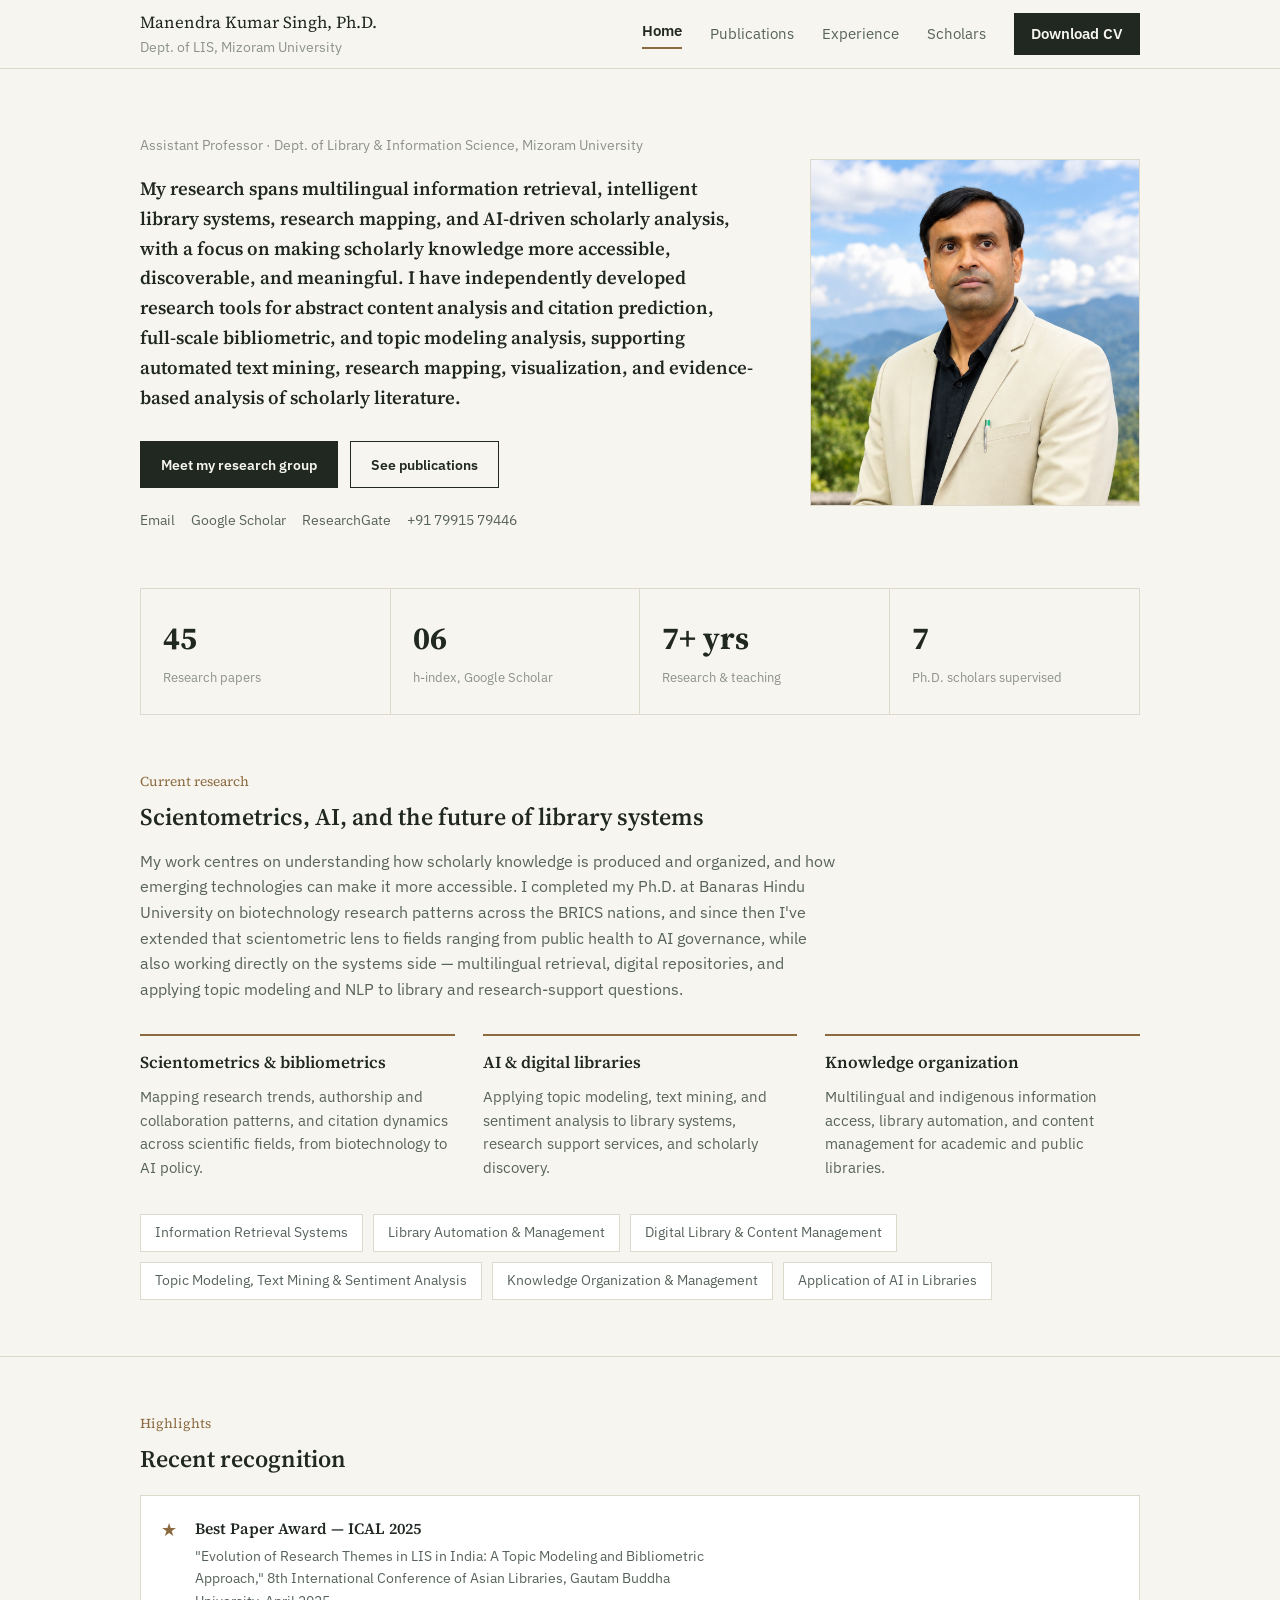
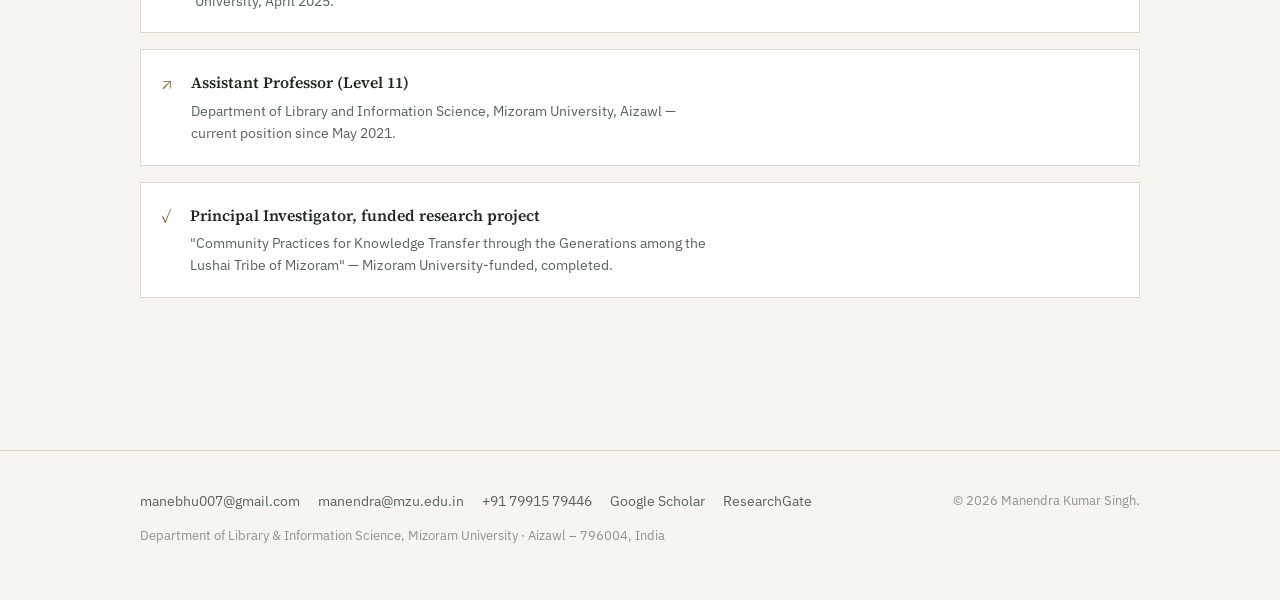
==== index.html @ 42d6d503 "Update index.html" ====
<!DOCTYPE html>
<html lang="en">
<head>
<meta charset="UTF-8">
<meta name="viewport" content="width=device-width, initial-scale=1.0">
<title>Manendra Kumar Singh, Ph.D — Assistant Professor, DLIS, Mizoram University</title>
<meta name="description" content="Manendra Kumar Singh — Assistant Professor, Department of Library and Information Science, Mizoram University. Scientometrics, AI in libraries, and knowledge organization.">
<link rel="preconnect" href="https://fonts.googleapis.com">
<link rel="preconnect" href="https://fonts.gstatic.com" crossorigin>
<link href="https://fonts.googleapis.com/css2?family=Source+Serif+4:opsz,wght@8..60,400;8..60,600;8..60,700&family=IBM+Plex+Sans:wght@400;500;600&display=swap" rel="stylesheet">
<link rel="stylesheet" href="style.css">
</head>
<body data-page="home">

<div id="site-nav" class="site-nav"></div>

<main>
  <section class="hero">
    <div class="wrap hero-grid">
      <div>
        <p class="hero-eyebrow">Assistant Professor · Dept. of Library &amp; Information Science, Mizoram University</p>
        <p class="lede">
          <h3> My research spans multilingual 
            information retrieval, intelligent library systems, research mapping, and AI-driven scholarly analysis,
            with a focus on making scholarly knowledge more accessible, discoverable, and meaningful. I have independently developed 
            research tools for abstract content analysis and citation prediction, full-scale bibliometric, and topic modeling analysis, 
            supporting automated text mining, research mapping, visualization, and evidence-based analysis of scholarly literature. 
            </h3>
        </p>
        <div class="hero-actions">
          <a class="btn btn-solid" href="scholars.html">Meet my research group</a>
          <a class="btn btn-outline" href="publications.html">See publications</a>
        </div>
        <div class="icon-row">
          <a href="mailto:manebhu007@gmail.com">Email</a>
          <a href="https://scholar.google.com/citations?user=_sbBBhIAAAAJ&hl=en" target="_blank" rel="noopener">Google Scholar</a>
          <a href="https://www.researchgate.net/profile/Manendra-Singh-5/research" target="_blank" rel="noopener">ResearchGate</a>
          <a href="tel:+917991579446">+91 79915 79446</a>
        </div>
      </div>
      <img class="hero-photo" src="assets/professor-photo.jpeg" alt="Portrait of Manendra Kumar Singh">
    </div>

    <div class="wrap">
      <div class="stat-strip">
        <div class="stat"><b>45</b><span>Research papers</span></div>
        <div class="stat"><b>06</b><span>h-index, Google Scholar</span></div>
        <div class="stat"><b>7+ yrs</b><span>Research &amp; teaching</span></div>
        <div class="stat"><b>7</b><span>Ph.D. scholars supervised</span></div>
      </div>
    </div>
  </section>

  <section>
    <div class="wrap">
      <p class="section-label">Current research</p>
      <h2>Scientometrics, AI, and the future of library systems</h2>
      <p style="max-width:70ch;">
        My work centres on understanding how scholarly knowledge is produced and organized, and
        how emerging technologies can make it more accessible. I completed my Ph.D. at Banaras
        Hindu University on biotechnology research patterns across the BRICS nations, and since
        then I've extended that scientometric lens to fields ranging from public health to AI
        governance, while also working directly on the systems side — multilingual retrieval,
        digital repositories, and applying topic modeling and NLP to library and research-support
        questions.
      </p>

      <div class="research-grid">
        <div class="research-card">
          <h3>Scientometrics &amp; bibliometrics</h3>
          <p>Mapping research trends, authorship and collaboration patterns, and citation dynamics across scientific fields, from biotechnology to AI policy.</p>
        </div>
        <div class="research-card">
          <h3>AI &amp; digital libraries</h3>
          <p>Applying topic modeling, text mining, and sentiment analysis to library systems, research support services, and scholarly discovery.</p>
        </div>
        <div class="research-card">
          <h3>Knowledge organization</h3>
          <p>Multilingual and indigenous information access, library automation, and content management for academic and public libraries.</p>
        </div>
      </div>

      <ul class="pill-list">
        <li>Information Retrieval Systems</li>
        <li>Library Automation &amp; Management</li>
        <li>Digital Library &amp; Content Management</li>
        <li>Topic Modeling, Text Mining &amp; Sentiment Analysis</li>
        <li>Knowledge Organization &amp; Management</li>
        <li>Application of AI in Libraries</li>
      </ul>
    </div>
  </section>

  <section>
    <div class="wrap">
      <p class="section-label">Highlights</p>
      <h2>Recent recognition</h2>

      <div class="highlight-card">
        <span class="mark">★</span>
        <div>
          <h4>Best Paper Award — ICAL 2025</h4>
          <p>"Evolution of Research Themes in LIS in India: A Topic Modeling and Bibliometric Approach," 8th International Conference of Asian Libraries, Gautam Buddha University, April 2025.</p>
        </div>
      </div>
      <div class="highlight-card">
        <span class="mark">↗</span>
        <div>
          <h4>Assistant Professor (Level 11)</h4>
          <p>Department of Library and Information Science, Mizoram University, Aizawl — current position since May 2021.</p>
        </div>
      </div>
      <div class="highlight-card">
        <span class="mark">✓</span>
        <div>
          <h4>Principal Investigator, funded research project</h4>
          <p>"Community Practices for Knowledge Transfer through the Generations among the Lushai Tribe of Mizoram" — Mizoram University-funded, completed.</p>
        </div>
      </div>
    </div>
  </section>
</main>

<footer id="site-footer" class="site-foot"></footer>

<script src="script.js"></script>
</body>
</html>
---- style.css ----
/* ---------------------------------------------------
   Dr. Manendra Kumar Singh — multi-page academic site
   Tokens (carried over from the CV site for brand continuity)
--------------------------------------------------- */
:root{
  --bg:        #F7F5F0;
  --surface:   #FFFFFF;
  --ink:       #202821;
  --ink-soft:  #57635A;
  --ink-faint: #8C9389;
  --accent:    #8C6A3F;
  --accent-ink:#6E5230;
  --pine:      #2F5D52;
  --pine-soft: #E7EEEB;
  --line:      #DEDACB;
  --line-soft: #EAE6D9;

  --serif: "Source Serif 4", Georgia, "Times New Roman", serif;
  --sans:  "IBM Plex Sans", -apple-system, BlinkMacSystemFont, "Segoe UI", sans-serif;

  --page-max: 1080px;
}

*{ box-sizing:border-box; }
html{ scroll-behavior:smooth; }
@media (prefers-reduced-motion: reduce){
  html{ scroll-behavior:auto; }
  *{ animation-duration:.01ms !important; transition-duration:.01ms !important; }
}

body{
  margin:0;
  background:var(--bg);
  color:var(--ink);
  font-family:var(--sans);
  font-size:16px;
  line-height:1.6;
  -webkit-font-smoothing:antialiased;
}

a{ color:var(--pine); text-decoration-thickness:1px; text-underline-offset:3px; }
a:hover{ color:var(--accent-ink); }
a:focus-visible, button:focus-visible, summary:focus-visible{
  outline:2px solid var(--pine);
  outline-offset:3px;
}

h1,h2,h3,h4{ font-family:var(--serif); font-weight:600; color:var(--ink); margin:0 0 .5em; }
p{ margin:0 0 1em; color:var(--ink-soft); max-width:66ch; }
ul{ margin:0; padding:0; }
li{ list-style:none; }

.wrap{ max-width:var(--page-max); margin:0 auto; padding:0 40px; }

/* ---------------------------------------------------
   Navbar
--------------------------------------------------- */
.site-nav{
  position:sticky;
  top:0;
  z-index:50;
  background:rgba(247,245,240,.92);
  backdrop-filter:blur(6px);
  border-bottom:1px solid var(--line);
}
.nav-inner{
  max-width:var(--page-max);
  margin:0 auto;
  padding:0 40px;
  display:flex;
  align-items:center;
  justify-content:space-between;
  height:68px;
}
.nav-brand{
  font-family:var(--serif);
  font-size:1.05rem;
  color:var(--ink);
  text-decoration:none;
}
.nav-brand span{ color:var(--ink-faint); font-size:.85rem; display:block; font-family:var(--sans); }
.nav-links{ display:flex; align-items:center; gap:28px; }
.nav-links a{
  font-size:.92rem;
  color:var(--ink-soft);
  text-decoration:none;
}
.nav-links a:hover{ color:var(--ink); }
.nav-links a.current{ color:var(--ink); font-weight:600; border-bottom:2px solid var(--accent); padding-bottom:4px; }
.nav-cv{
  padding:8px 16px;
  background:var(--ink);
  color:var(--bg) !important;
  font-size:.85rem;
  font-weight:600;
  text-decoration:none !important;
  border:1px solid var(--ink);
}
.nav-cv:hover{ background:var(--pine); border-color:var(--pine); }

.nav-toggle{ display:none; background:none; border:1px solid var(--line); padding:8px 10px; font-size:1rem; cursor:pointer; color:var(--ink); }

@media (max-width:820px){
  .nav-inner{ padding:0 20px; }
  .nav-links{
    position:absolute;
    top:68px; left:0; right:0;
    background:var(--bg);
    border-bottom:1px solid var(--line);
    flex-direction:column;
    align-items:flex-start;
    gap:0;
    padding:8px 20px 16px;
    display:none;
  }
  .nav-links.open{ display:flex; }
  .nav-links a{ width:100%; padding:12px 0; border-bottom:1px solid var(--line-soft); }
  .nav-links a.current{ border-bottom:1px solid var(--line-soft); }
  .nav-cv{ margin-top:8px; }
  .nav-toggle{ display:block; }
}

/* ---------------------------------------------------
   Page header (per-page title band)
--------------------------------------------------- */
.page-head{ padding:56px 0 40px; border-bottom:1px solid var(--line); }
.page-kicker{ font-family:var(--serif); font-style:italic; color:var(--ink-faint); margin-bottom:8px; }
.page-head h1{ font-size:2.1rem; max-width:24ch; }
.page-head .lede{ font-size:1.02rem; max-width:60ch; }

main{ padding-bottom:96px; }
section{ padding:56px 0; border-bottom:1px solid var(--line); }
section:last-of-type{ border-bottom:none; }
.section-label{
  font-family:var(--serif);
  font-size:.85rem;
  color:var(--accent);
  margin-bottom:6px;
}
section > h2{ font-size:1.5rem; margin-bottom:28px; }

/* ---------------------------------------------------
   Hero (home page)
--------------------------------------------------- */
.hero{ padding:64px 0 0; border-bottom:none; }
.hero-grid{ display:grid; grid-template-columns:1.3fr .7fr; gap:56px; align-items:center; }
.hero-eyebrow{ font-size:.9rem; color:var(--ink-faint); margin-bottom:14px; }
.hero h1{ font-size:2.9rem; line-height:1.12; max-width:15ch; margin-bottom:20px; }
.hero .lede{ font-size:1.1rem; max-width:56ch; }
.hero-actions{ display:flex; gap:12px; margin-top:28px; flex-wrap:wrap; }
.btn{
  display:inline-block;
  padding:11px 20px;
  font-size:.9rem;
  font-weight:600;
  text-decoration:none !important;
  border:1px solid var(--ink);
}
.btn-solid{ background:var(--ink); color:var(--bg) !important; }
.btn-solid:hover{ background:var(--pine); border-color:var(--pine); }
.btn-outline{ background:transparent; color:var(--ink) !important; }
.btn-outline:hover{ border-color:var(--pine); color:var(--pine) !important; }

.hero-photo{
  width:100%;
  aspect-ratio:1/1.05;
  object-fit:cover;
  object-position:top center;
  border:1px solid var(--line);
  background:var(--surface);
}

.icon-row{ display:flex; gap:16px; margin-top:22px; flex-wrap:wrap; }
.icon-row a{ font-size:.85rem; color:var(--ink-soft); text-decoration:none; }
.icon-row a:hover{ color:var(--pine); }

/* ---- Stat strip ---- */
.stat-strip{
  display:grid;
  grid-template-columns:repeat(4,1fr);
  border:1px solid var(--line);
  margin-top:56px;
}
.stat-strip .stat{
  padding:24px 22px;
  border-right:1px solid var(--line);
}
.stat-strip .stat:last-child{ border-right:none; }
.stat-strip b{ display:block; font-family:var(--serif); font-size:2rem; }
.stat-strip span{ font-size:.8rem; color:var(--ink-faint); }

/* ---- Research narrative blocks ---- */
.research-grid{ display:grid; grid-template-columns:repeat(3,1fr); gap:28px; margin-top:32px; }
.research-card{ border-top:2px solid var(--accent); padding-top:14px; }
.research-card h3{ font-size:1.05rem; margin-bottom:8px; }
.research-card p{ font-size:.92rem; }

.pill-list{ display:flex; flex-wrap:wrap; gap:10px; margin-top:20px; }
.pill-list li{ font-size:.85rem; padding:7px 14px; border:1px solid var(--line); color:var(--ink-soft); background:var(--surface); }

/* ---- Highlights strip ---- */
.highlight-card{
  display:flex;
  gap:18px;
  align-items:flex-start;
  padding:20px;
  background:var(--surface);
  border:1px solid var(--line);
  margin-top:16px;
}
.highlight-card .mark{ font-family:var(--serif); color:var(--accent); font-size:1.1rem; }
.highlight-card h4{ font-size:.98rem; margin-bottom:4px; }
.highlight-card p{ font-size:.88rem; margin:0; }

/* ---------------------------------------------------
   Publications page
--------------------------------------------------- */
.pub-cat-block{ margin-bottom:44px; }
.pub-cat-head{ display:flex; align-items:baseline; justify-content:space-between; border-bottom:1px solid var(--line); padding-bottom:10px; margin-bottom:20px; }
.pub-cat-head h2{ font-size:1.2rem; margin:0; }
.pub-cat-head .count{ font-size:.8rem; color:var(--ink-faint); }

.pub-card{ padding:16px 0; border-bottom:1px solid var(--line-soft); }
.pub-card:last-child{ border-bottom:none; }
.pub-kicker{ font-size:.75rem; color:var(--ink-faint); text-transform:uppercase; letter-spacing:.04em; margin-bottom:4px; }
.pub-title{ font-family:var(--serif); font-size:1.02rem; margin-bottom:4px; }
.pub-title a{ color:var(--ink); }
.pub-title a:hover{ color:var(--pine); }
.pub-meta{ font-size:.86rem; color:var(--ink-soft); margin:0; }
.pub-meta b{ color:var(--ink); }

details.pub-toggle{ margin-top:8px; }
details.pub-toggle summary{
  cursor:pointer; list-style:none; display:flex; align-items:center; gap:8px;
  font-size:.88rem; color:var(--pine); font-weight:600;
}
details.pub-toggle summary::-webkit-details-marker{ display:none; }
details.pub-toggle summary::after{ content:"Show all →"; }
details.pub-toggle[open] summary::after{ content:"Show fewer ↑"; }

/* ---------------------------------------------------
   Timeline (experience page)
--------------------------------------------------- */
.timeline{ border-left:1px solid var(--line); margin-top:8px; }
.timeline li{ position:relative; padding:2px 0 30px 30px; }
.timeline li::before{
  content:""; position:absolute; left:-6px; top:6px; width:10px; height:10px;
  background:var(--bg); border:2px solid var(--accent); border-radius:50%;
}
.tl-year{ font-family:var(--serif); font-size:.86rem; color:var(--accent-ink); display:block; margin-bottom:2px; }
.tl-title{ font-weight:600; margin-bottom:2px; }
.tl-detail{ font-size:.92rem; color:var(--ink-soft); max-width:62ch; }

.numbered-list{ counter-reset:item; }
.numbered-list li{
  counter-increment:item; position:relative; padding:0 0 18px 34px; color:var(--ink-soft);
  font-size:.95rem; border-bottom:1px solid var(--line-soft); margin-bottom:18px;
}
.numbered-list li:last-child{ border-bottom:none; margin-bottom:0; padding-bottom:0; }
.numbered-list li::before{ content:counter(item); position:absolute; left:0; top:0; font-family:var(--serif); color:var(--accent); font-size:.9rem; }
.numbered-list li b{ color:var(--ink); }

details.simple{ border-top:1px solid var(--line-soft); padding:14px 0; }
details.simple summary{ cursor:pointer; list-style:none; font-weight:600; display:flex; justify-content:space-between; align-items:center; }
details.simple summary::-webkit-details-marker{ display:none; }
details.simple .summary-toggle{ color:var(--accent); }
details.simple[open] .summary-toggle{ transform:rotate(45deg); display:inline-block; }
details.simple ul{ margin-top:14px; }
details.simple ul li{ padding:0 0 12px; font-size:.92rem; color:var(--ink-soft); border-bottom:1px solid var(--line-soft); margin-bottom:12px; }
details.simple ul li:last-child{ border:none; margin:0; padding:0; }
details.simple ul li b{ color:var(--ink); }

.sup-table{ width:100%; border-collapse:collapse; font-size:.9rem; margin-top:12px; }
.sup-table th{ text-align:left; font-family:var(--serif); font-weight:600; padding:8px 12px 8px 0; border-bottom:1px solid var(--line); color:var(--ink-faint); font-size:.78rem; }
.sup-table td{ padding:12px 12px 12px 0; border-bottom:1px solid var(--line-soft); color:var(--ink-soft); vertical-align:top; }
.sup-table td:first-child{ color:var(--ink); font-weight:600; width:1%; white-space:nowrap; }
.status{ display:inline-block; padding:2px 8px; font-size:.72rem; border:1px solid var(--line); color:var(--ink-soft); }
.status.done{ border-color:var(--pine); color:var(--pine); }

.stat-grid{ display:grid; grid-template-columns:repeat(auto-fit,minmax(150px,1fr)); gap:18px; margin-bottom:8px; }
.stat-card{ border:1px solid var(--line); background:var(--surface); padding:18px; }
.stat-card b{ display:block; font-family:var(--serif); font-size:1.5rem; }
.stat-card span{ font-size:.8rem; color:var(--ink-faint); }

/* ---------------------------------------------------
   Scholars page — card grid
--------------------------------------------------- */
.scholar-grid{ display:grid; grid-template-columns:repeat(auto-fill,minmax(240px,1fr)); gap:28px; margin-top:8px; }
.scholar-card{ border:1px solid var(--line); background:var(--surface); display:flex; flex-direction:column; }
.scholar-photo{
  width:100%; aspect-ratio:1/1; object-fit:cover; object-position:top center;
  background:var(--pine-soft); display:flex; align-items:center; justify-content:center;
  color:var(--ink-faint); font-family:var(--serif); font-size:.85rem; text-align:center; padding:16px;
  border-bottom:1px solid var(--line);
}
.scholar-photo.placeholder{ border-bottom-style:dashed; }
.scholar-body{ padding:18px; display:flex; flex-direction:column; gap:8px; flex:1; }
.scholar-name{ font-family:var(--serif); font-size:1.05rem; }
.scholar-thesis{ font-size:.86rem; color:var(--ink-soft); flex:1; }
.scholar-foot{ display:flex; align-items:center; justify-content:space-between; margin-top:auto; padding-top:8px; }
.scholar-link{ font-size:.82rem; font-weight:600; }
.scholar-link.placeholder{ color:var(--ink-faint); border-bottom:1px dashed var(--ink-faint); text-decoration:none; }

/* ---------------------------------------------------
   Footer
--------------------------------------------------- */
.site-foot{ border-top:1px solid var(--line); padding:40px 0; }
.foot-inner{ display:flex; justify-content:space-between; align-items:flex-start; flex-wrap:wrap; gap:24px; }
.foot-inner .contact-links{ display:flex; gap:18px; flex-wrap:wrap; }
.foot-inner .contact-links a{ font-size:.85rem; color:var(--ink-soft); text-decoration:none; }
.foot-inner .contact-links a:hover{ color:var(--pine); }
.foot-copy{ font-size:.8rem; color:var(--ink-faint); }

/* ---------------------------------------------------
   Responsive
--------------------------------------------------- */
@media (max-width:820px){
  .wrap{ padding:0 20px; }
  .hero-grid{ grid-template-columns:1fr; }
  .hero h1{ font-size:2.1rem; }
  .hero-photo{ max-width:260px; }
  .stat-strip{ grid-template-columns:repeat(2,1fr); }
  .stat-strip .stat:nth-child(2){ border-right:none; }
  .research-grid{ grid-template-columns:1fr; }
  .page-head{ padding:36px 0 28px; }
  section{ padding:40px 0; }
}
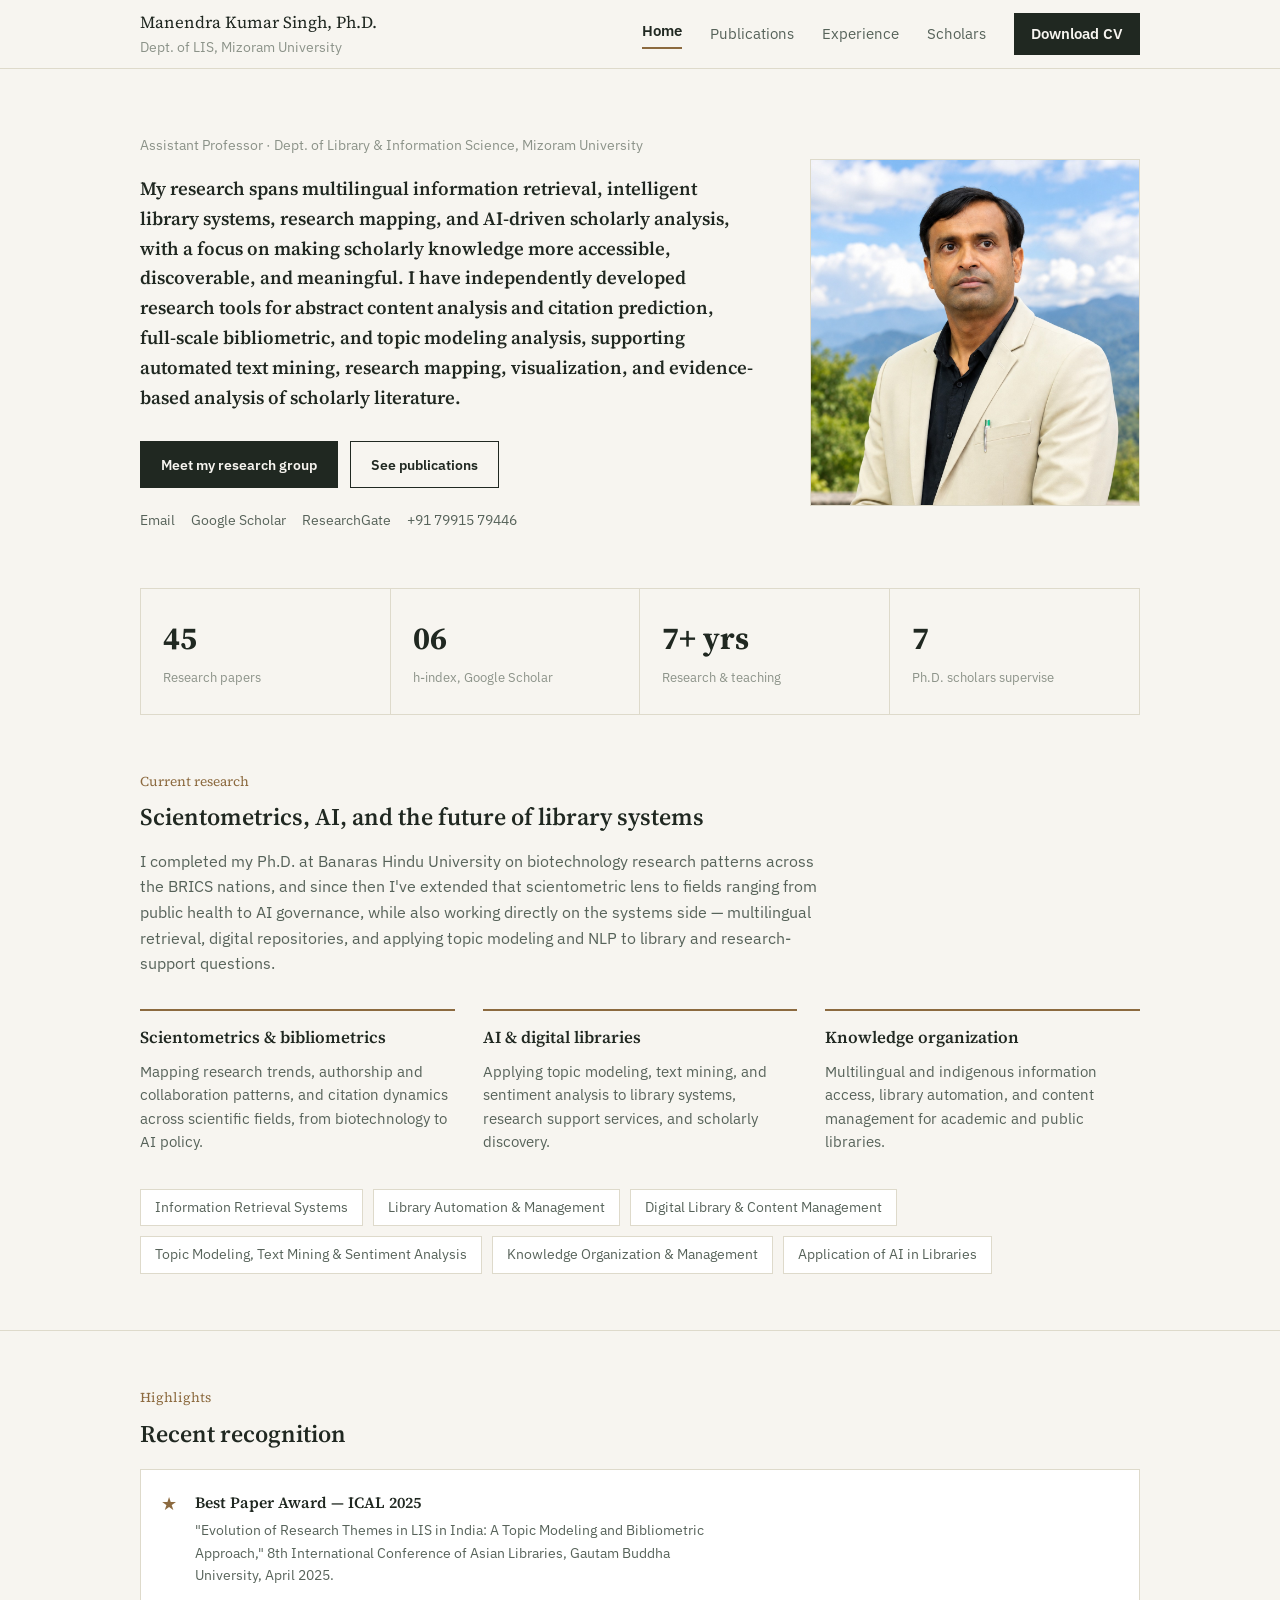
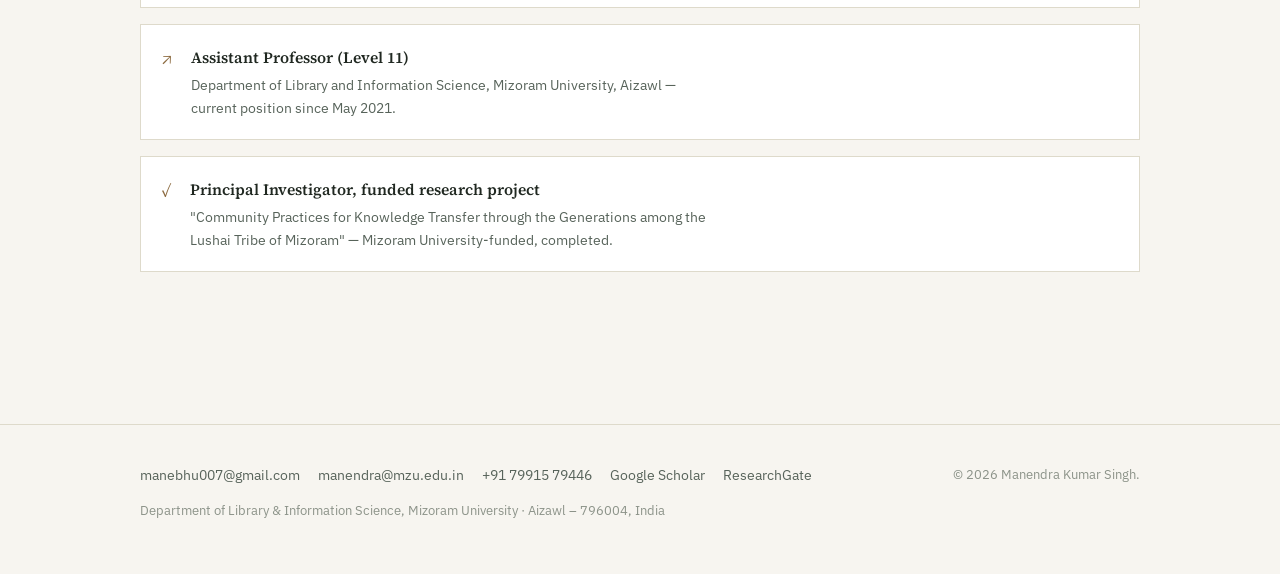
==== commit 8d59c58c: "Update Ph.D. scholars supervision text and research details Corrected the phrasing for Ph.D. scholar" ====
--- a/index.html
+++ b/index.html
@@ -46,7 +46,7 @@
         <div class="stat"><b>45</b><span>Research papers</span></div>
         <div class="stat"><b>06</b><span>h-index, Google Scholar</span></div>
         <div class="stat"><b>7+ yrs</b><span>Research &amp; teaching</span></div>
-        <div class="stat"><b>7</b><span>Ph.D. scholars supervised</span></div>
+        <div class="stat"><b>7</b><span>Ph.D. scholars supervise</span></div>
       </div>
     </div>
   </section>
@@ -56,8 +56,7 @@
       <p class="section-label">Current research</p>
       <h2>Scientometrics, AI, and the future of library systems</h2>
       <p style="max-width:70ch;">
-        My work centres on understanding how scholarly knowledge is produced and organized, and
-        how emerging technologies can make it more accessible. I completed my Ph.D. at Banaras
+        I completed my Ph.D. at Banaras
         Hindu University on biotechnology research patterns across the BRICS nations, and since
         then I've extended that scientometric lens to fields ranging from public health to AI
         governance, while also working directly on the systems side — multilingual retrieval,
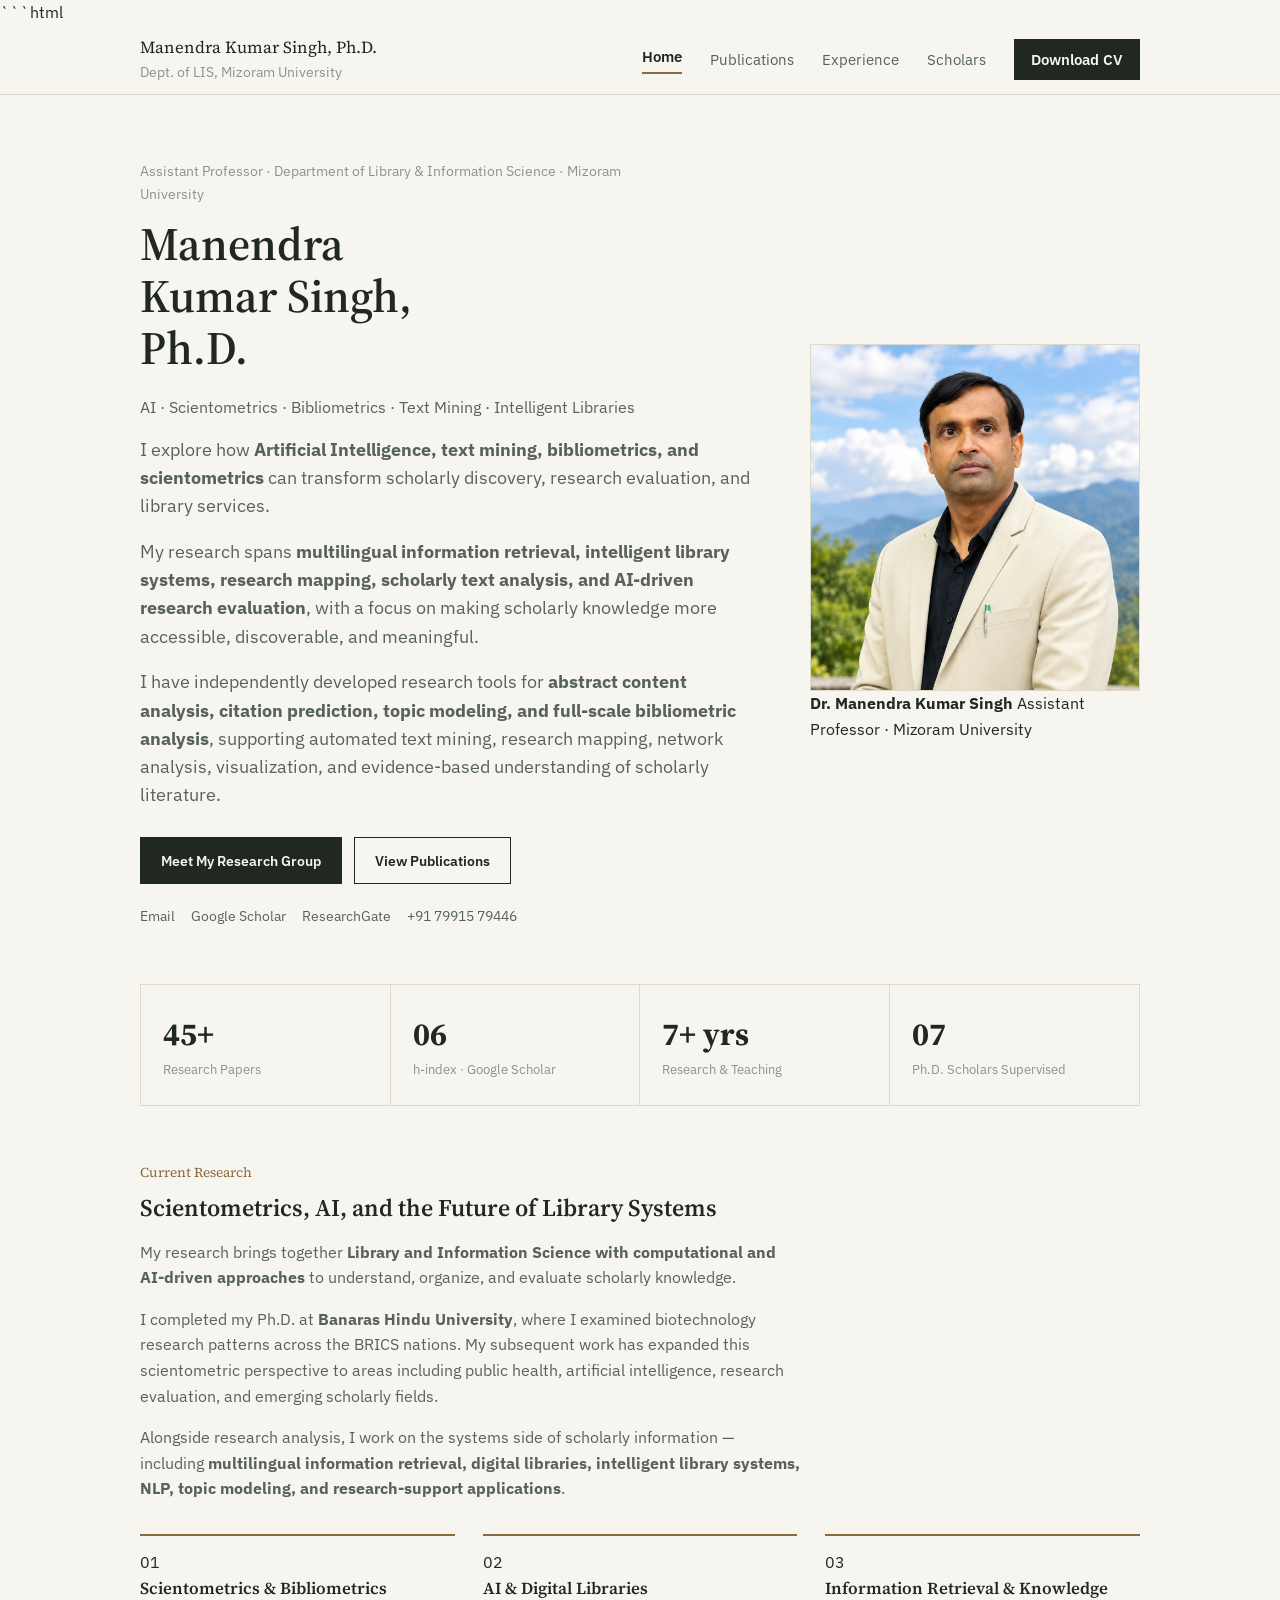
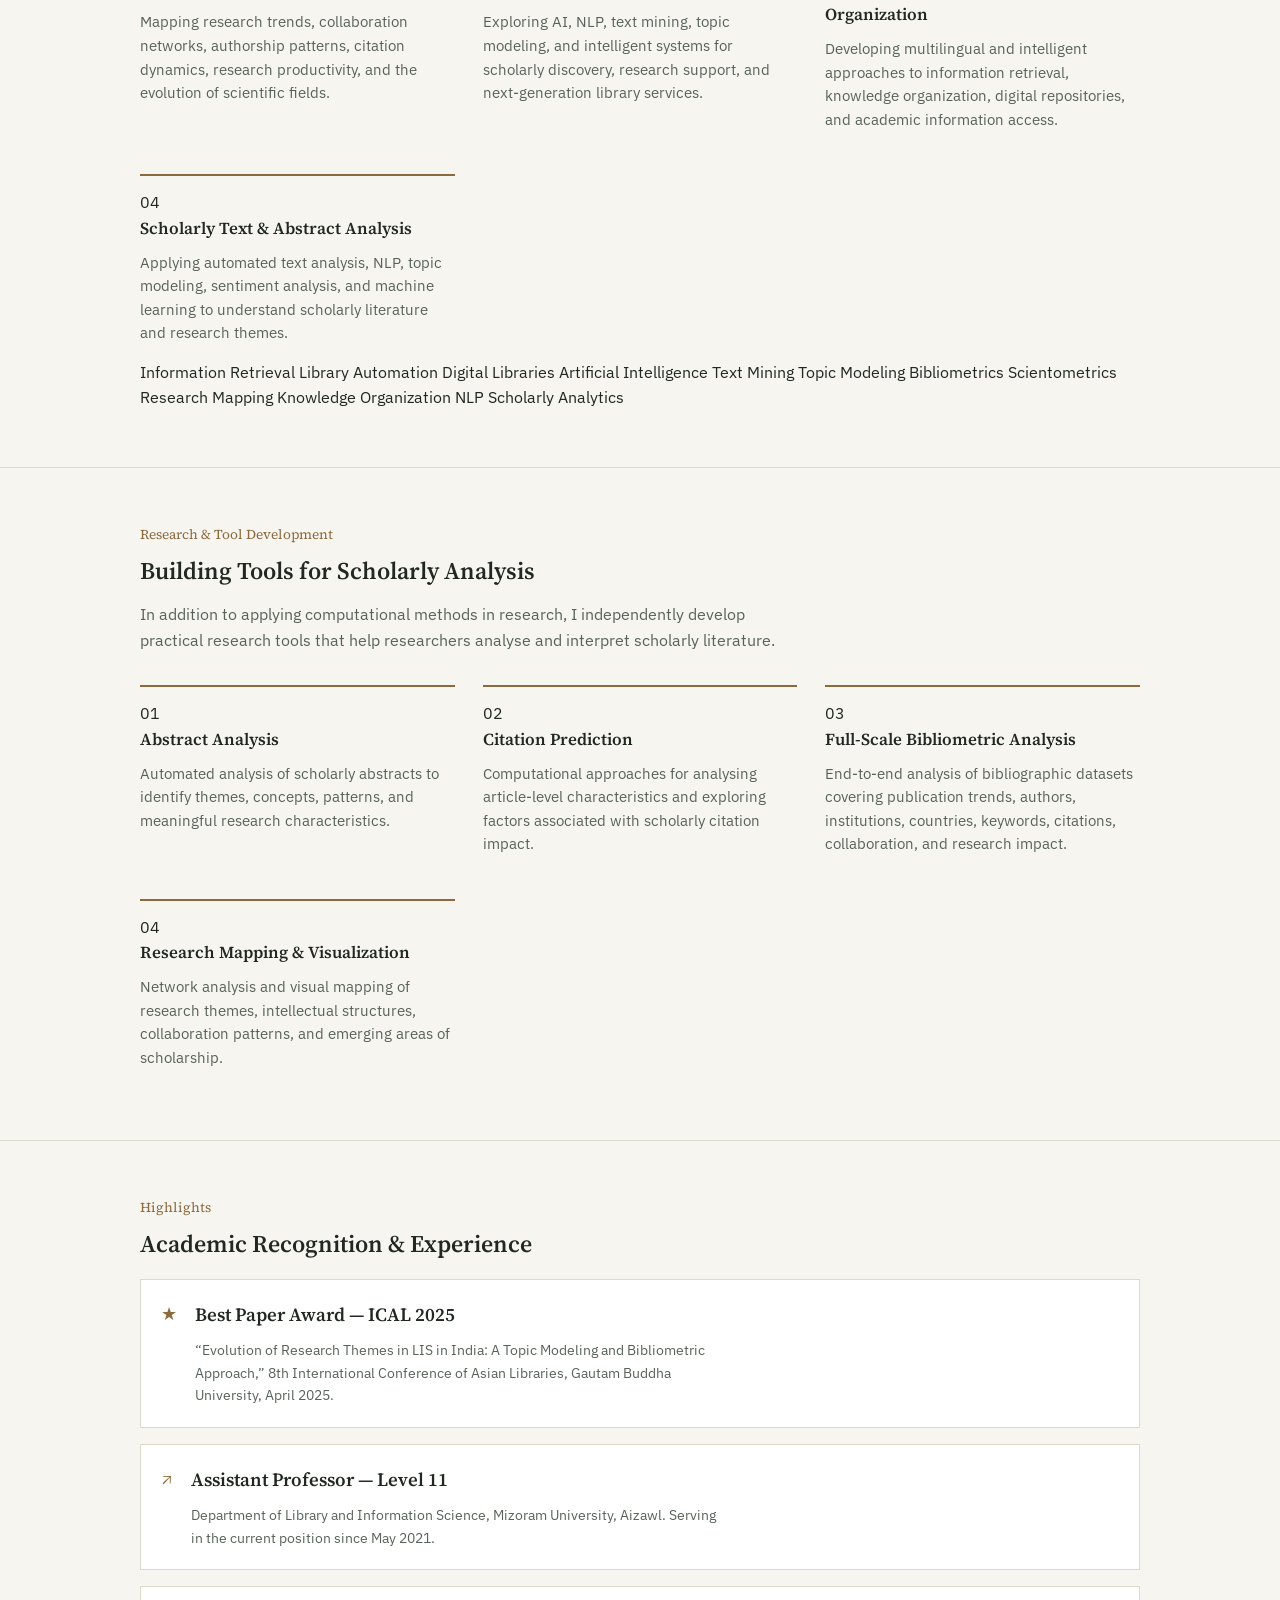
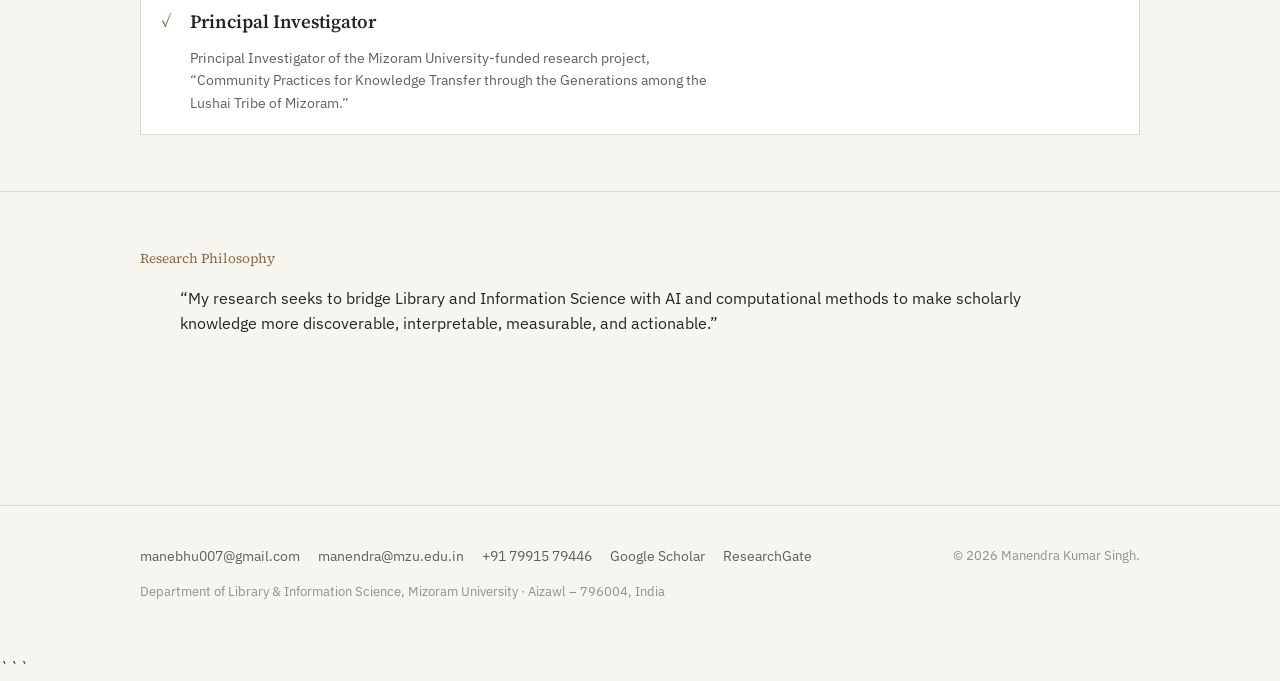
==== commit 2a5a08e3: "Revise index.html for improved content and structure Updated the HTML structure and content for the " ====
--- a/index.html
+++ b/index.html
@@ -1,126 +1,555 @@
+```html
 <!DOCTYPE html>
 <html lang="en">
 <head>
-<meta charset="UTF-8">
-<meta name="viewport" content="width=device-width, initial-scale=1.0">
-<title>Manendra Kumar Singh, Ph.D — Assistant Professor, DLIS, Mizoram University</title>
-<meta name="description" content="Manendra Kumar Singh — Assistant Professor, Department of Library and Information Science, Mizoram University. Scientometrics, AI in libraries, and knowledge organization.">
-<link rel="preconnect" href="https://fonts.googleapis.com">
-<link rel="preconnect" href="https://fonts.gstatic.com" crossorigin>
-<link href="https://fonts.googleapis.com/css2?family=Source+Serif+4:opsz,wght@8..60,400;8..60,600;8..60,700&family=IBM+Plex+Sans:wght@400;500;600&display=swap" rel="stylesheet">
-<link rel="stylesheet" href="style.css">
+  <meta charset="UTF-8">
+  <meta name="viewport" content="width=device-width, initial-scale=1.0">
+
+  <title>Manendra Kumar Singh, Ph.D. | Assistant Professor | Mizoram University</title>
+
+  <meta name="description"
+        content="Dr. Manendra Kumar Singh, Assistant Professor, Department of Library and Information Science, Mizoram University. Research in AI, scientometrics, bibliometrics, text mining, information retrieval, and intelligent library systems.">
+
+  <meta name="author" content="Manendra Kumar Singh">
+
+  <!-- Fonts -->
+  <link rel="preconnect" href="https://fonts.googleapis.com">
+  <link rel="preconnect" href="https://fonts.gstatic.com" crossorigin>
+
+  <link href="https://fonts.googleapis.com/css2?family=Source+Serif+4:opsz,wght@8..60,400;8..60,600;8..60,700&family=IBM+Plex+Sans:wght@400;500;600;700&display=swap"
+        rel="stylesheet">
+
+  <!-- Main stylesheet -->
+  <link rel="stylesheet" href="style.css">
 </head>
+
 <body data-page="home">
 
-<div id="site-nav" class="site-nav"></div>
-
-<main>
-  <section class="hero">
-    <div class="wrap hero-grid">
-      <div>
-        <p class="hero-eyebrow">Assistant Professor · Dept. of Library &amp; Information Science, Mizoram University</p>
-        <p class="lede">
-          <h3> My research spans multilingual 
-            information retrieval, intelligent library systems, research mapping, and AI-driven scholarly analysis,
-            with a focus on making scholarly knowledge more accessible, discoverable, and meaningful. I have independently developed 
-            research tools for abstract content analysis and citation prediction, full-scale bibliometric, and topic modeling analysis, 
-            supporting automated text mining, research mapping, visualization, and evidence-based analysis of scholarly literature. 
-            </h3>
+  <!-- Navigation -->
+  <div id="site-nav" class="site-nav"></div>
+
+
+  <main>
+
+    <!-- =====================================================
+         HERO SECTION
+    ====================================================== -->
+    <section class="hero">
+
+      <div class="wrap hero-grid">
+
+        <!-- Introduction -->
+        <div class="hero-content">
+
+          <p class="hero-eyebrow">
+            Assistant Professor · Department of Library &amp; Information Science
+            · Mizoram University
+          </p>
+
+          <h1>
+            Manendra Kumar Singh, Ph.D.
+          </h1>
+
+          <p class="hero-subtitle">
+            AI · Scientometrics · Bibliometrics · Text Mining · Intelligent Libraries
+          </p>
+
+          <p class="lede">
+            I explore how <strong>Artificial Intelligence, text mining,
+            bibliometrics, and scientometrics</strong> can transform scholarly
+            discovery, research evaluation, and library services.
+          </p>
+
+          <p class="lede">
+            My research spans <strong>multilingual information retrieval,
+            intelligent library systems, research mapping, scholarly text
+            analysis, and AI-driven research evaluation</strong>, with a focus
+            on making scholarly knowledge more accessible, discoverable,
+            and meaningful.
+          </p>
+
+          <p class="lede">
+            I have independently developed research tools for
+            <strong>abstract content analysis, citation prediction,
+            topic modeling, and full-scale bibliometric analysis</strong>,
+            supporting automated text mining, research mapping,
+            network analysis, visualization, and evidence-based
+            understanding of scholarly literature.
+          </p>
+
+
+          <!-- Primary actions -->
+          <div class="hero-actions">
+
+            <a class="btn btn-solid" href="scholars.html">
+              Meet My Research Group
+            </a>
+
+            <a class="btn btn-outline" href="publications.html">
+              View Publications
+            </a>
+
+          </div>
+
+
+          <!-- Contact / academic profiles -->
+          <div class="icon-row">
+
+            <a href="mailto:manebhu007@gmail.com">
+              Email
+            </a>
+
+            <a href="https://scholar.google.com/citations?user=_sbBBhIAAAAJ&hl=en"
+               target="_blank"
+               rel="noopener noreferrer">
+              Google Scholar
+            </a>
+
+            <a href="https://www.researchgate.net/profile/Manendra-Singh-5/research"
+               target="_blank"
+               rel="noopener noreferrer">
+              ResearchGate
+            </a>
+
+            <a href="tel:+917991579446">
+              +91 79915 79446
+            </a>
+
+          </div>
+
+        </div>
+
+
+        <!-- Profile image -->
+        <div class="hero-image">
+
+          <img
+            class="hero-photo"
+            src="assets/professor-photo.jpeg"
+            alt="Dr. Manendra Kumar Singh, Assistant Professor at Mizoram University"
+          >
+
+          <div class="photo-caption">
+            <strong>Dr. Manendra Kumar Singh</strong>
+            <span>Assistant Professor · Mizoram University</span>
+          </div>
+
+        </div>
+
+      </div>
+
+
+      <!-- Research statistics -->
+      <div class="wrap">
+
+        <div class="stat-strip">
+
+          <div class="stat">
+            <b>45+</b>
+            <span>Research Papers</span>
+          </div>
+
+          <div class="stat">
+            <b>06</b>
+            <span>h-index · Google Scholar</span>
+          </div>
+
+          <div class="stat">
+            <b>7+ yrs</b>
+            <span>Research &amp; Teaching</span>
+          </div>
+
+          <div class="stat">
+            <b>07</b>
+            <span>Ph.D. Scholars Supervised</span>
+          </div>
+
+        </div>
+
+      </div>
+
+    </section>
+
+
+
+    <!-- =====================================================
+         CURRENT RESEARCH
+    ====================================================== -->
+    <section class="research-section">
+
+      <div class="wrap">
+
+        <p class="section-label">
+          Current Research
         </p>
-        <div class="hero-actions">
-          <a class="btn btn-solid" href="scholars.html">Meet my research group</a>
-          <a class="btn btn-outline" href="publications.html">See publications</a>
-        </div>
-        <div class="icon-row">
-          <a href="mailto:manebhu007@gmail.com">Email</a>
-          <a href="https://scholar.google.com/citations?user=_sbBBhIAAAAJ&hl=en" target="_blank" rel="noopener">Google Scholar</a>
-          <a href="https://www.researchgate.net/profile/Manendra-Singh-5/research" target="_blank" rel="noopener">ResearchGate</a>
-          <a href="tel:+917991579446">+91 79915 79446</a>
-        </div>
+
+        <h2>
+          Scientometrics, AI, and the Future of Library Systems
+        </h2>
+
+        <div class="section-intro">
+
+          <p>
+            My research brings together <strong>Library and Information
+            Science with computational and AI-driven approaches</strong>
+            to understand, organize, and evaluate scholarly knowledge.
+          </p>
+
+          <p>
+            I completed my Ph.D. at <strong>Banaras Hindu University</strong>,
+            where I examined biotechnology research patterns across the
+            BRICS nations. My subsequent work has expanded this
+            scientometric perspective to areas including public health,
+            artificial intelligence, research evaluation, and emerging
+            scholarly fields.
+          </p>
+
+          <p>
+            Alongside research analysis, I work on the systems side of
+            scholarly information — including <strong>multilingual
+            information retrieval, digital libraries, intelligent
+            library systems, NLP, topic modeling, and research-support
+            applications</strong>.
+          </p>
+
+        </div>
+
+
+        <!-- Research areas -->
+        <div class="research-grid">
+
+          <article class="research-card">
+
+            <span class="research-number">01</span>
+
+            <h3>
+              Scientometrics &amp; Bibliometrics
+            </h3>
+
+            <p>
+              Mapping research trends, collaboration networks,
+              authorship patterns, citation dynamics, research
+              productivity, and the evolution of scientific fields.
+            </p>
+
+          </article>
+
+
+          <article class="research-card">
+
+            <span class="research-number">02</span>
+
+            <h3>
+              AI &amp; Digital Libraries
+            </h3>
+
+            <p>
+              Exploring AI, NLP, text mining, topic modeling, and
+              intelligent systems for scholarly discovery, research
+              support, and next-generation library services.
+            </p>
+
+          </article>
+
+
+          <article class="research-card">
+
+            <span class="research-number">03</span>
+
+            <h3>
+              Information Retrieval &amp; Knowledge Organization
+            </h3>
+
+            <p>
+              Developing multilingual and intelligent approaches to
+              information retrieval, knowledge organization, digital
+              repositories, and academic information access.
+            </p>
+
+          </article>
+
+
+          <article class="research-card">
+
+            <span class="research-number">04</span>
+
+            <h3>
+              Scholarly Text &amp; Abstract Analysis
+            </h3>
+
+            <p>
+              Applying automated text analysis, NLP, topic modeling,
+              sentiment analysis, and machine learning to understand
+              scholarly literature and research themes.
+            </p>
+
+          </article>
+
+        </div>
+
+
+        <!-- Research keywords -->
+        <div class="research-keywords">
+
+          <span>Information Retrieval</span>
+
+          <span>Library Automation</span>
+
+          <span>Digital Libraries</span>
+
+          <span>Artificial Intelligence</span>
+
+          <span>Text Mining</span>
+
+          <span>Topic Modeling</span>
+
+          <span>Bibliometrics</span>
+
+          <span>Scientometrics</span>
+
+          <span>Research Mapping</span>
+
+          <span>Knowledge Organization</span>
+
+          <span>NLP</span>
+
+          <span>Scholarly Analytics</span>
+
+        </div>
+
       </div>
-      <img class="hero-photo" src="assets/professor-photo.jpeg" alt="Portrait of Manendra Kumar Singh">
-    </div>
-
-    <div class="wrap">
-      <div class="stat-strip">
-        <div class="stat"><b>45</b><span>Research papers</span></div>
-        <div class="stat"><b>06</b><span>h-index, Google Scholar</span></div>
-        <div class="stat"><b>7+ yrs</b><span>Research &amp; teaching</span></div>
-        <div class="stat"><b>7</b><span>Ph.D. scholars supervise</span></div>
+
+    </section>
+
+
+
+    <!-- =====================================================
+         RESEARCH TOOLS
+    ====================================================== -->
+    <section class="tools-section">
+
+      <div class="wrap">
+
+        <p class="section-label">
+          Research &amp; Tool Development
+        </p>
+
+        <h2>
+          Building Tools for Scholarly Analysis
+        </h2>
+
+        <p class="section-intro">
+          In addition to applying computational methods in research,
+          I independently develop practical research tools that help
+          researchers analyse and interpret scholarly literature.
+        </p>
+
+
+        <div class="research-grid">
+
+          <article class="research-card">
+
+            <span class="research-number">01</span>
+
+            <h3>
+              Abstract Analysis
+            </h3>
+
+            <p>
+              Automated analysis of scholarly abstracts to identify
+              themes, concepts, patterns, and meaningful research
+              characteristics.
+            </p>
+
+          </article>
+
+
+          <article class="research-card">
+
+            <span class="research-number">02</span>
+
+            <h3>
+              Citation Prediction
+            </h3>
+
+            <p>
+              Computational approaches for analysing article-level
+              characteristics and exploring factors associated with
+              scholarly citation impact.
+            </p>
+
+          </article>
+
+
+          <article class="research-card">
+
+            <span class="research-number">03</span>
+
+            <h3>
+              Full-Scale Bibliometric Analysis
+            </h3>
+
+            <p>
+              End-to-end analysis of bibliographic datasets covering
+              publication trends, authors, institutions, countries,
+              keywords, citations, collaboration, and research impact.
+            </p>
+
+          </article>
+
+
+          <article class="research-card">
+
+            <span class="research-number">04</span>
+
+            <h3>
+              Research Mapping &amp; Visualization
+            </h3>
+
+            <p>
+              Network analysis and visual mapping of research themes,
+              intellectual structures, collaboration patterns, and
+              emerging areas of scholarship.
+            </p>
+
+          </article>
+
+        </div>
+
       </div>
-    </div>
-  </section>
-
-  <section>
-    <div class="wrap">
-      <p class="section-label">Current research</p>
-      <h2>Scientometrics, AI, and the future of library systems</h2>
-      <p style="max-width:70ch;">
-        I completed my Ph.D. at Banaras
-        Hindu University on biotechnology research patterns across the BRICS nations, and since
-        then I've extended that scientometric lens to fields ranging from public health to AI
-        governance, while also working directly on the systems side — multilingual retrieval,
-        digital repositories, and applying topic modeling and NLP to library and research-support
-        questions.
-      </p>
-
-      <div class="research-grid">
-        <div class="research-card">
-          <h3>Scientometrics &amp; bibliometrics</h3>
-          <p>Mapping research trends, authorship and collaboration patterns, and citation dynamics across scientific fields, from biotechnology to AI policy.</p>
-        </div>
-        <div class="research-card">
-          <h3>AI &amp; digital libraries</h3>
-          <p>Applying topic modeling, text mining, and sentiment analysis to library systems, research support services, and scholarly discovery.</p>
-        </div>
-        <div class="research-card">
-          <h3>Knowledge organization</h3>
-          <p>Multilingual and indigenous information access, library automation, and content management for academic and public libraries.</p>
-        </div>
+
+    </section>
+
+
+
+    <!-- =====================================================
+         HIGHLIGHTS
+    ====================================================== -->
+    <section class="highlights-section">
+
+      <div class="wrap">
+
+        <p class="section-label">
+          Highlights
+        </p>
+
+        <h2>
+          Academic Recognition &amp; Experience
+        </h2>
+
+
+        <div class="highlight-list">
+
+
+          <article class="highlight-card">
+
+            <span class="mark">★</span>
+
+            <div>
+
+              <h3>
+                Best Paper Award — ICAL 2025
+              </h3>
+
+              <p>
+                “Evolution of Research Themes in LIS in India:
+                A Topic Modeling and Bibliometric Approach,”
+                8th International Conference of Asian Libraries,
+                Gautam Buddha University, April 2025.
+              </p>
+
+            </div>
+
+          </article>
+
+
+          <article class="highlight-card">
+
+            <span class="mark">↗</span>
+
+            <div>
+
+              <h3>
+                Assistant Professor — Level 11
+              </h3>
+
+              <p>
+                Department of Library and Information Science,
+                Mizoram University, Aizawl. Serving in the current
+                position since May 2021.
+              </p>
+
+            </div>
+
+          </article>
+
+
+          <article class="highlight-card">
+
+            <span class="mark">✓</span>
+
+            <div>
+
+              <h3>
+                Principal Investigator
+              </h3>
+
+              <p>
+                Principal Investigator of the Mizoram University-funded
+                research project, “Community Practices for Knowledge
+                Transfer through the Generations among the Lushai Tribe
+                of Mizoram.”
+              </p>
+
+            </div>
+
+          </article>
+
+
+        </div>
+
       </div>
 
-      <ul class="pill-list">
-        <li>Information Retrieval Systems</li>
-        <li>Library Automation &amp; Management</li>
-        <li>Digital Library &amp; Content Management</li>
-        <li>Topic Modeling, Text Mining &amp; Sentiment Analysis</li>
-        <li>Knowledge Organization &amp; Management</li>
-        <li>Application of AI in Libraries</li>
-      </ul>
-    </div>
-  </section>
-
-  <section>
-    <div class="wrap">
-      <p class="section-label">Highlights</p>
-      <h2>Recent recognition</h2>
-
-      <div class="highlight-card">
-        <span class="mark">★</span>
-        <div>
-          <h4>Best Paper Award — ICAL 2025</h4>
-          <p>"Evolution of Research Themes in LIS in India: A Topic Modeling and Bibliometric Approach," 8th International Conference of Asian Libraries, Gautam Buddha University, April 2025.</p>
-        </div>
+    </section>
+
+
+
+    <!-- =====================================================
+         RESEARCH PHILOSOPHY
+    ====================================================== -->
+    <section class="philosophy-section">
+
+      <div class="wrap philosophy">
+
+        <p class="section-label">
+          Research Philosophy
+        </p>
+
+        <blockquote>
+          “My research seeks to bridge Library and Information Science
+          with AI and computational methods to make scholarly knowledge
+          more discoverable, interpretable, measurable, and actionable.”
+        </blockquote>
+
       </div>
-      <div class="highlight-card">
-        <span class="mark">↗</span>
-        <div>
-          <h4>Assistant Professor (Level 11)</h4>
-          <p>Department of Library and Information Science, Mizoram University, Aizawl — current position since May 2021.</p>
-        </div>
-      </div>
-      <div class="highlight-card">
-        <span class="mark">✓</span>
-        <div>
-          <h4>Principal Investigator, funded research project</h4>
-          <p>"Community Practices for Knowledge Transfer through the Generations among the Lushai Tribe of Mizoram" — Mizoram University-funded, completed.</p>
-        </div>
-      </div>
-    </div>
-  </section>
-</main>
-
-<footer id="site-footer" class="site-foot"></footer>
+
+    </section>
+
+  </main>
+
+
+
+  <!-- Footer -->
+  <footer id="site-footer" class="site-foot"></footer>
+
+
+  <!-- Optional JavaScript -->
+  <script src="script.js"></script>
+
+</body>
+</html>
+```
+
 
 <script src="script.js"></script>
 </body>
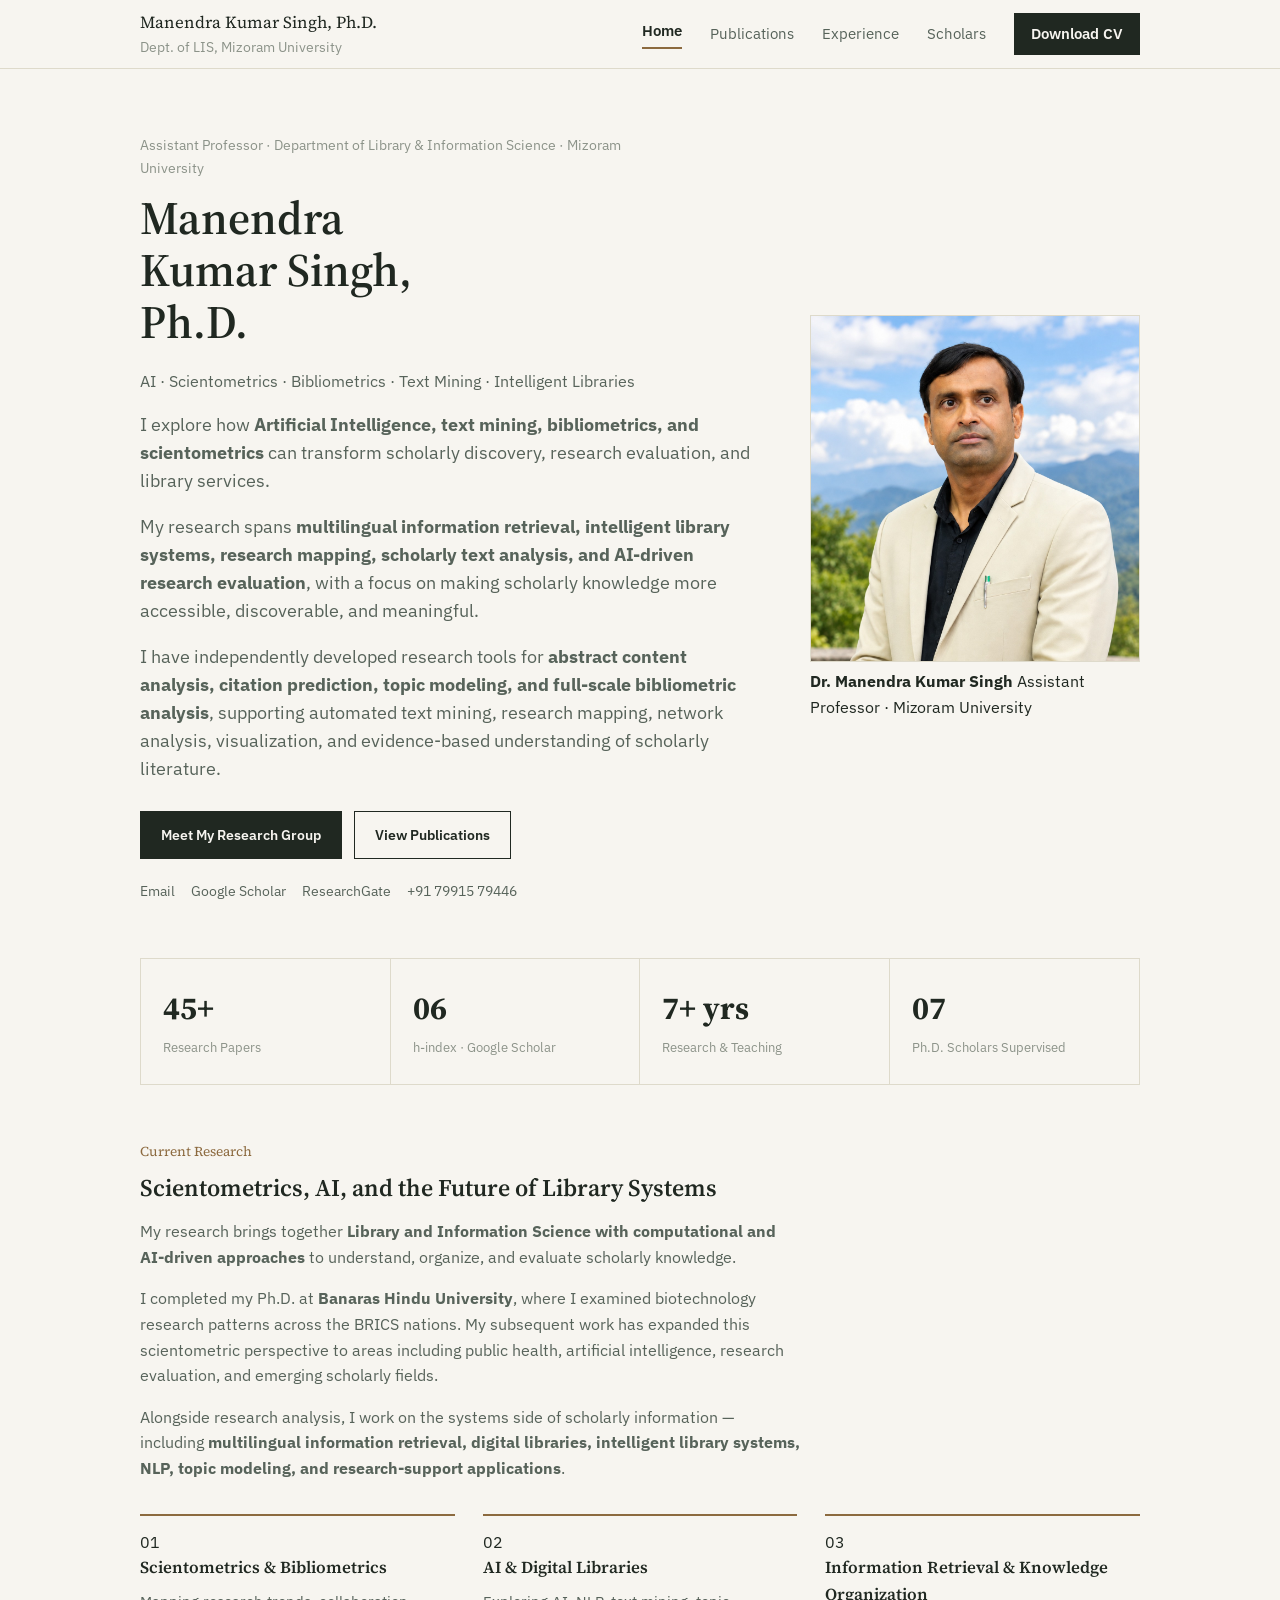
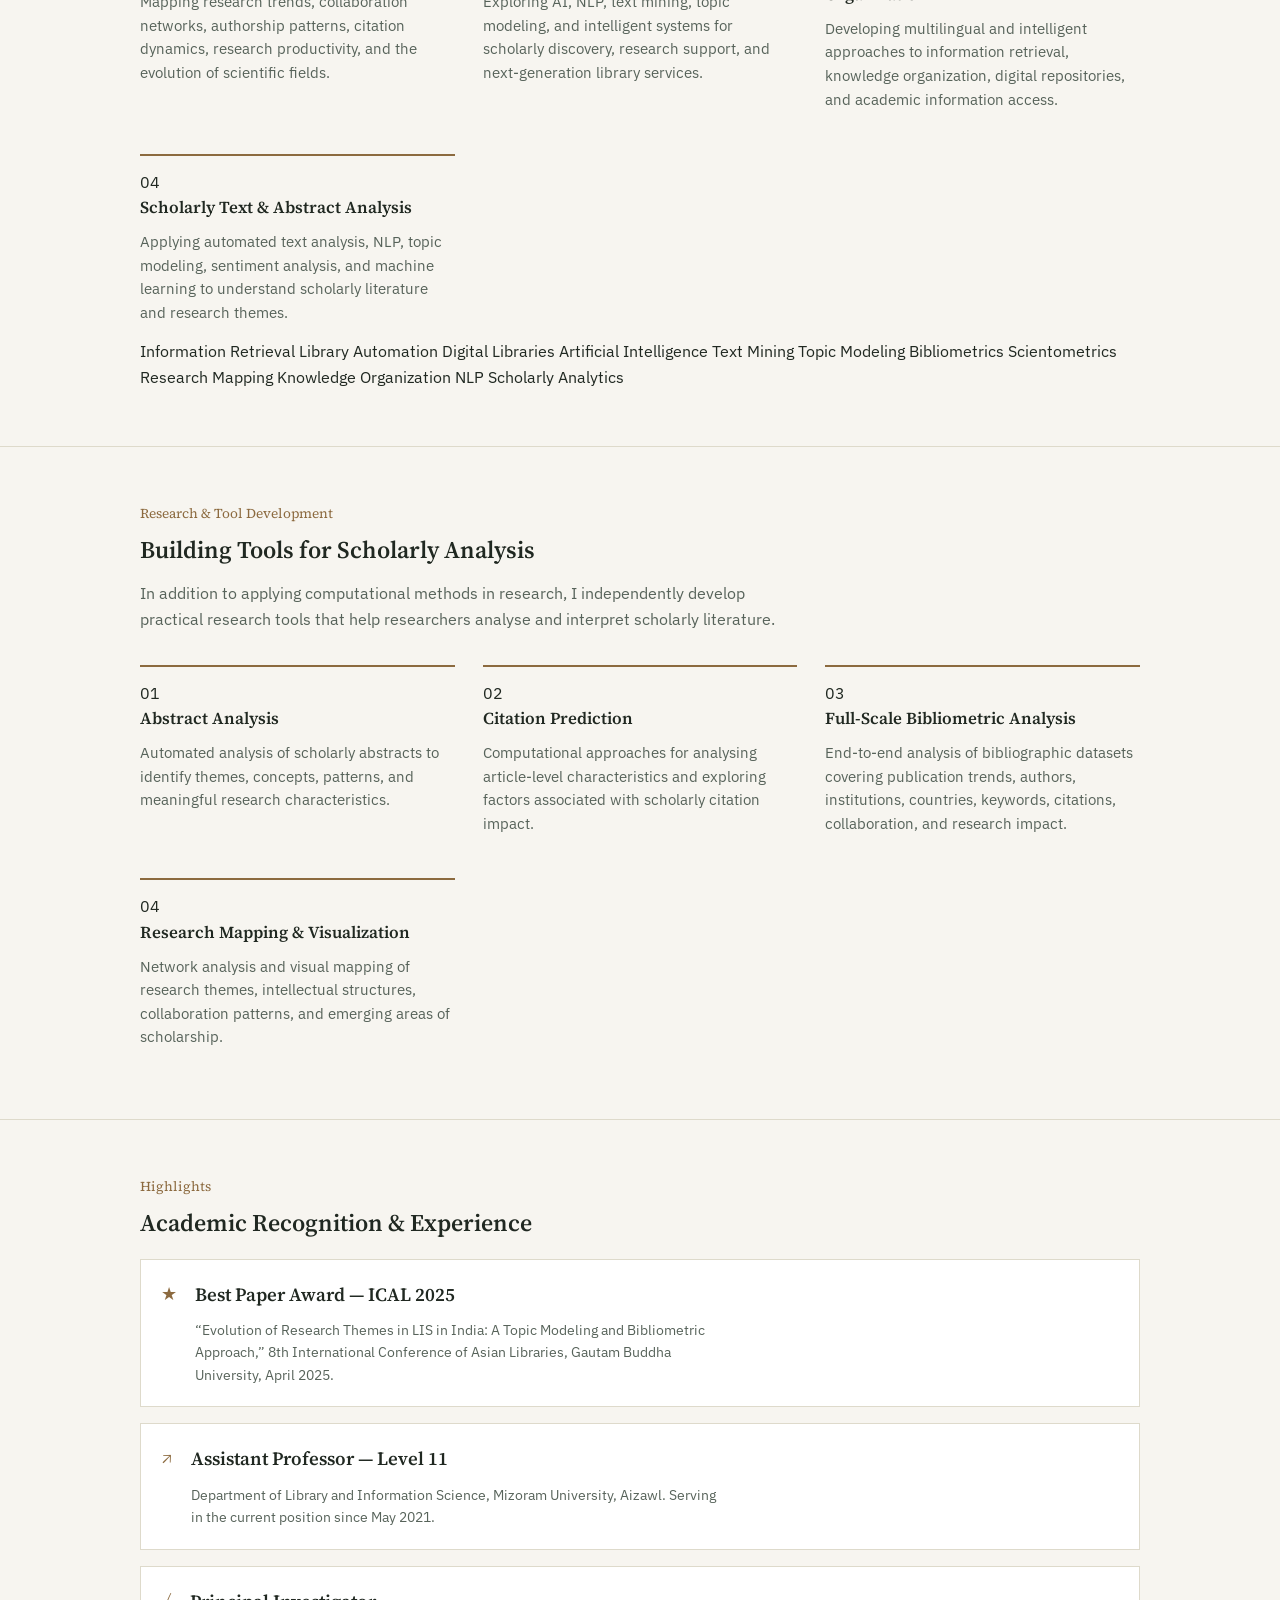
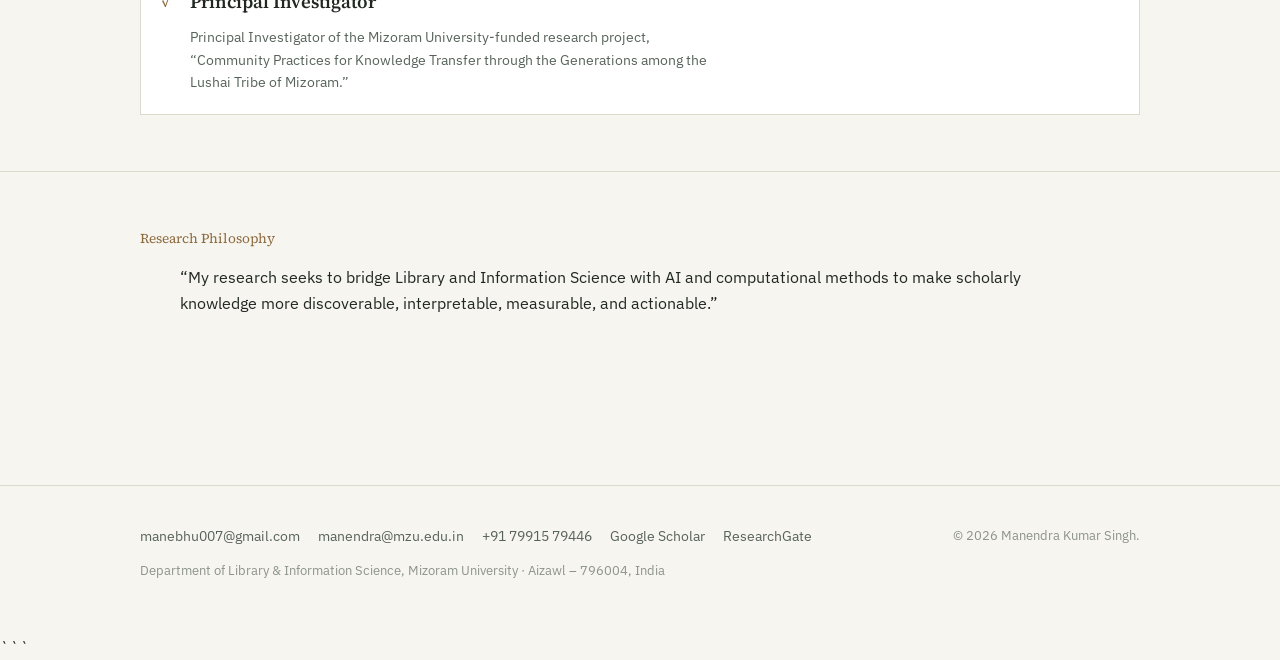
==== commit 59f6aeb2: "Remove code block formatting from index.html" ====
--- a/index.html
+++ b/index.html
@@ -1,4 +1,4 @@
-```html
+
 <!DOCTYPE html>
 <html lang="en">
 <head>
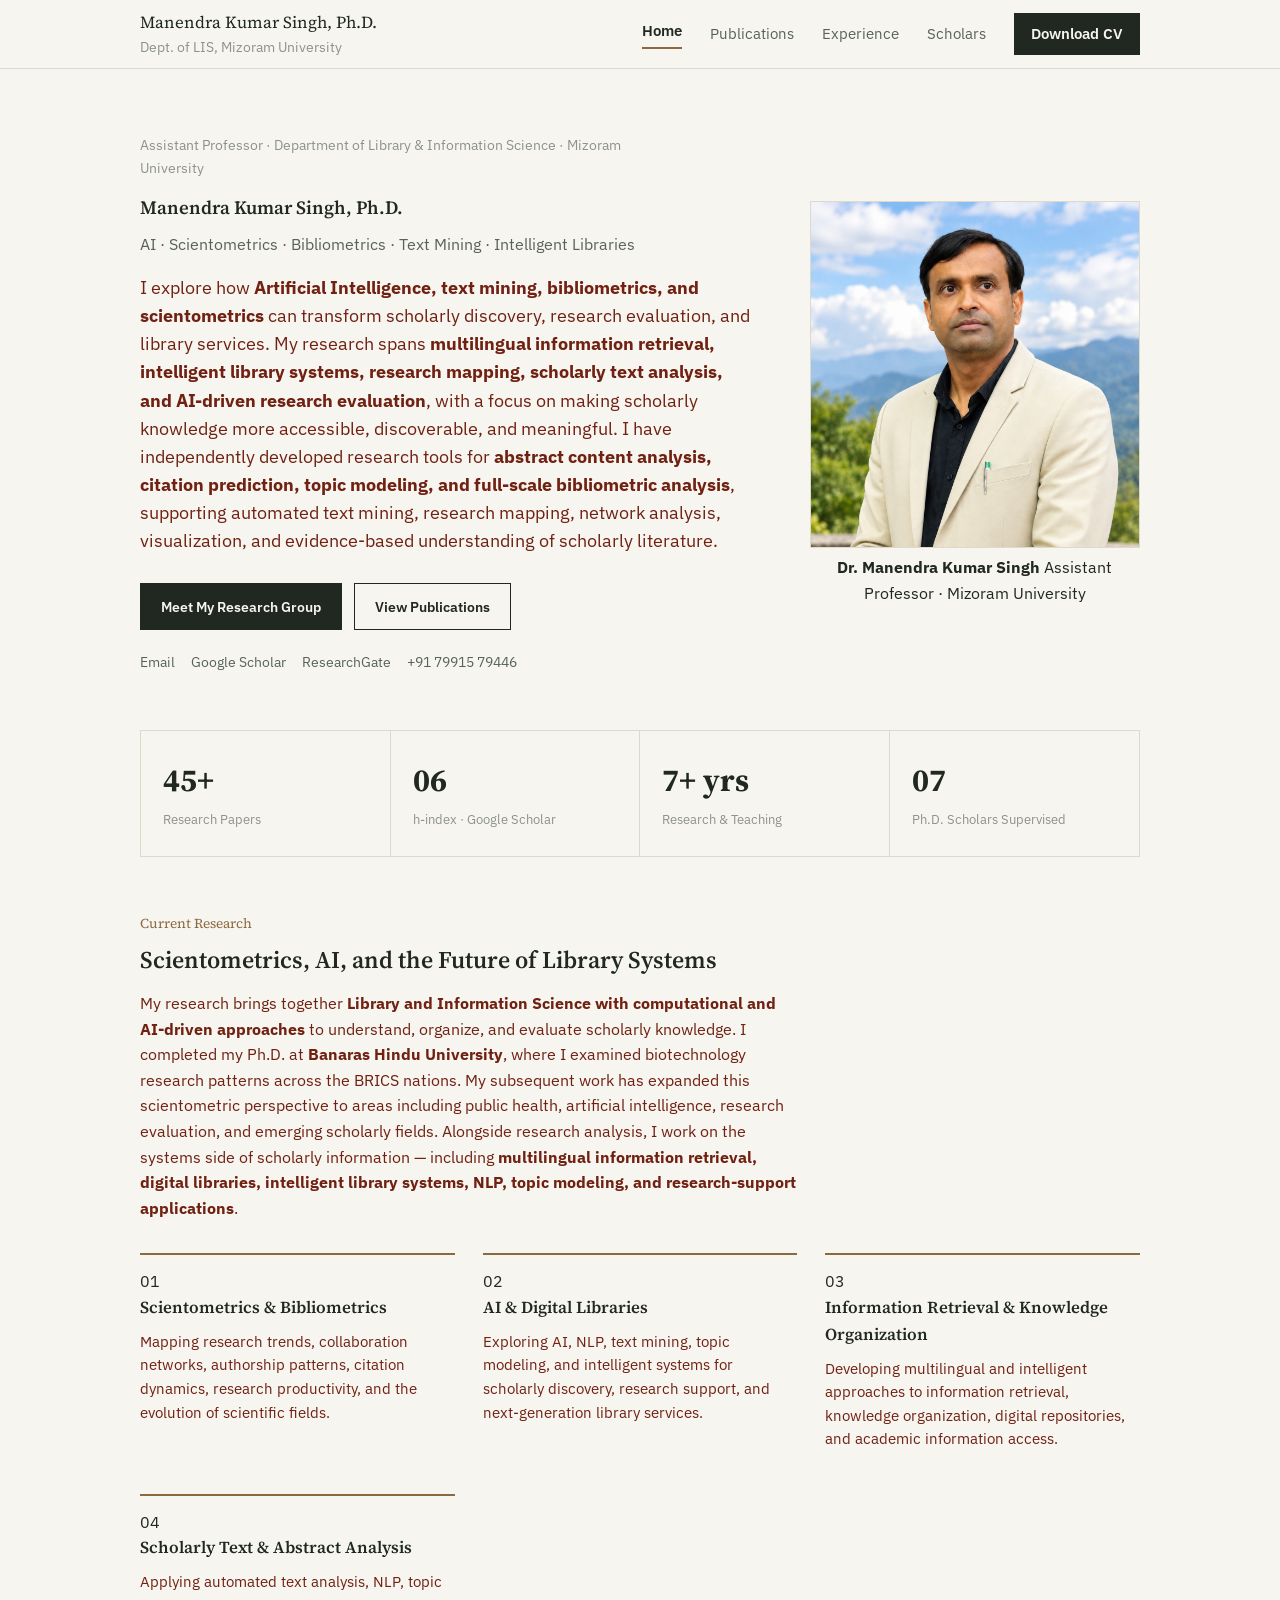
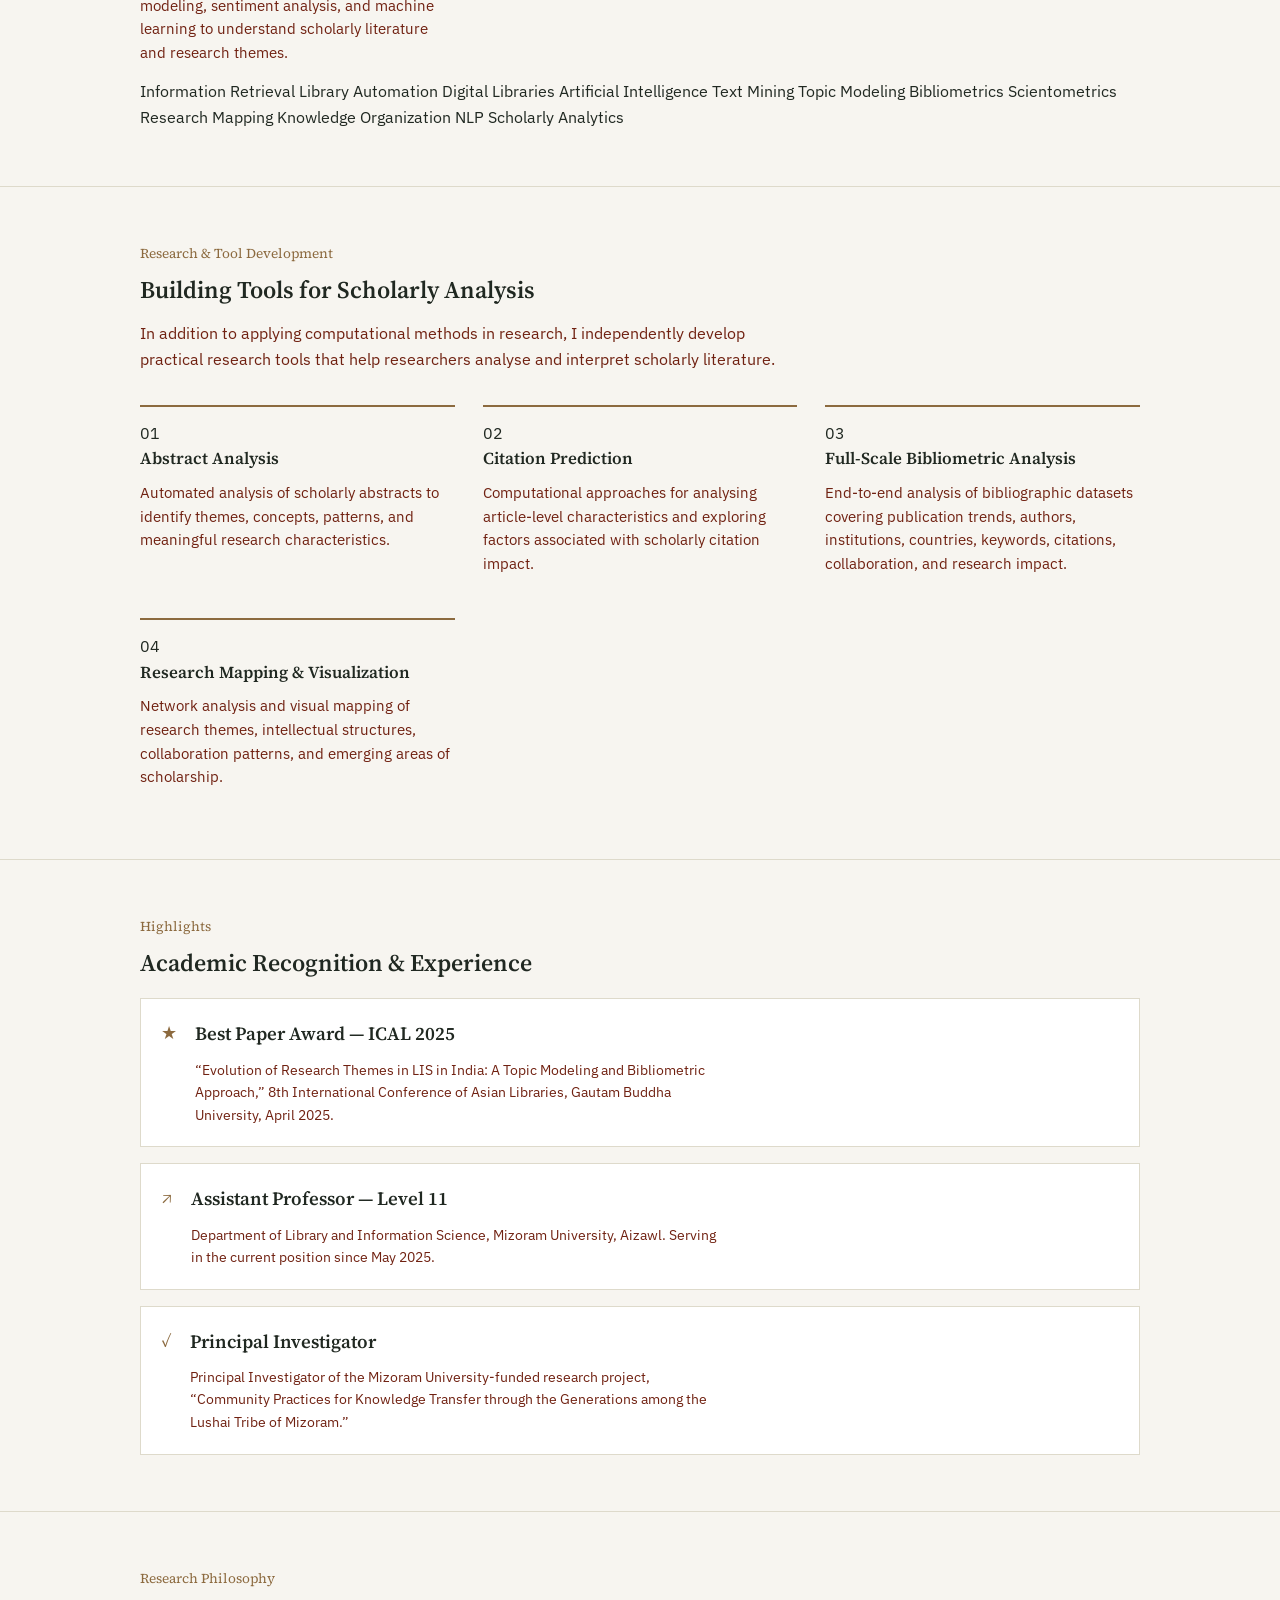
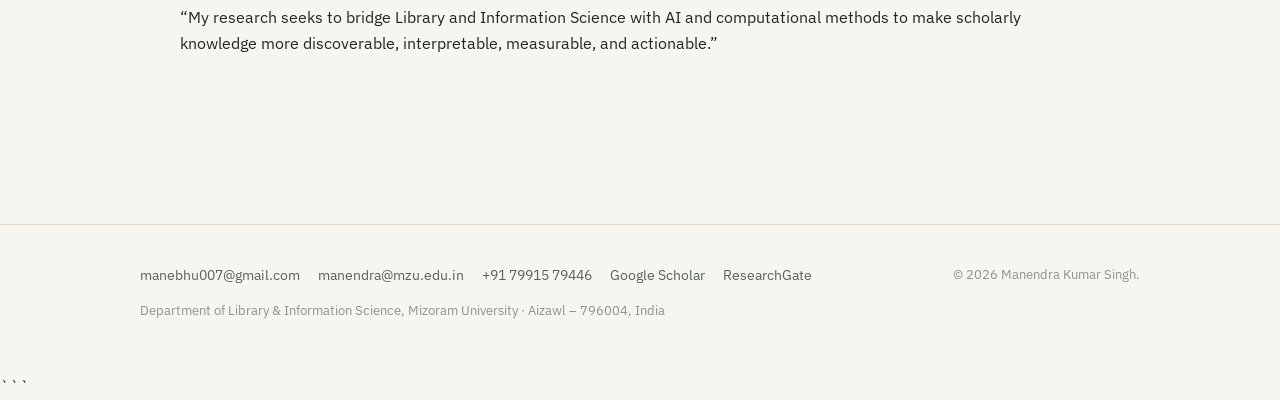
==== commit af5cdd0f: "Refactor HTML structure and enhance styling Updated HTML structure and styling for better presentati" ====
--- a/index.html
+++ b/index.html
@@ -46,30 +46,23 @@
             · Mizoram University
           </p>
 
-          <h1>
+          <h3>
             Manendra Kumar Singh, Ph.D.
-          </h1>
+          </h3>
 
           <p class="hero-subtitle">
             AI · Scientometrics · Bibliometrics · Text Mining · Intelligent Libraries
           </p>
 
-          <p class="lede">
+          <p class="lede justified-text" style="color: #702111;">
             I explore how <strong>Artificial Intelligence, text mining,
             bibliometrics, and scientometrics</strong> can transform scholarly
-            discovery, research evaluation, and library services.
-          </p>
-
-          <p class="lede">
-            My research spans <strong>multilingual information retrieval,
+            discovery, research evaluation, and library services.  My research spans 
+            <strong>multilingual information retrieval,
             intelligent library systems, research mapping, scholarly text
             analysis, and AI-driven research evaluation</strong>, with a focus
             on making scholarly knowledge more accessible, discoverable,
-            and meaningful.
-          </p>
-
-          <p class="lede">
-            I have independently developed research tools for
+            and meaningful. I have independently developed research tools for
             <strong>abstract content analysis, citation prediction,
             topic modeling, and full-scale bibliometric analysis</strong>,
             supporting automated text mining, research mapping,
@@ -77,7 +70,6 @@
             understanding of scholarly literature.
           </p>
 
-
           <!-- Primary actions -->
           <div class="hero-actions">
 
@@ -130,8 +122,8 @@
           >
 
           <div class="photo-caption">
-            <strong>Dr. Manendra Kumar Singh</strong>
-            <span>Assistant Professor · Mizoram University</span>
+            <center><strong>Dr. Manendra Kumar Singh</strong>
+            <span>Assistant Professor · Mizoram University</span></center>
           </div>
 
         </div>
@@ -189,22 +181,16 @@
 
         <div class="section-intro">
 
-          <p>
+          <p class="lede justified-text" style="color: #702111;">
             My research brings together <strong>Library and Information
             Science with computational and AI-driven approaches</strong>
             to understand, organize, and evaluate scholarly knowledge.
-          </p>
-
-          <p>
             I completed my Ph.D. at <strong>Banaras Hindu University</strong>,
             where I examined biotechnology research patterns across the
             BRICS nations. My subsequent work has expanded this
             scientometric perspective to areas including public health,
             artificial intelligence, research evaluation, and emerging
             scholarly fields.
-          </p>
-
-          <p>
             Alongside research analysis, I work on the systems side of
             scholarly information — including <strong>multilingual
             information retrieval, digital libraries, intelligent
@@ -226,7 +212,7 @@
               Scientometrics &amp; Bibliometrics
             </h3>
 
-            <p>
+            <p class="lede justified-text" style="color: #702111;">
               Mapping research trends, collaboration networks,
               authorship patterns, citation dynamics, research
               productivity, and the evolution of scientific fields.
@@ -243,7 +229,7 @@
               AI &amp; Digital Libraries
             </h3>
 
-            <p>
+            <p class="lede justified-text" style="color: #702111;">
               Exploring AI, NLP, text mining, topic modeling, and
               intelligent systems for scholarly discovery, research
               support, and next-generation library services.
@@ -260,7 +246,7 @@
               Information Retrieval &amp; Knowledge Organization
             </h3>
 
-            <p>
+            <p class="lede justified-text" style="color: #702111;">
               Developing multilingual and intelligent approaches to
               information retrieval, knowledge organization, digital
               repositories, and academic information access.
@@ -277,7 +263,7 @@
               Scholarly Text &amp; Abstract Analysis
             </h3>
 
-            <p>
+            <p class="lede justified-text" style="color: #702111;">
               Applying automated text analysis, NLP, topic modeling,
               sentiment analysis, and machine learning to understand
               scholarly literature and research themes.
@@ -338,7 +324,7 @@
           Building Tools for Scholarly Analysis
         </h2>
 
-        <p class="section-intro">
+        <p class="section-intro lede justified-text" style="color: #702111;">
           In addition to applying computational methods in research,
           I independently develop practical research tools that help
           researchers analyse and interpret scholarly literature.
@@ -355,7 +341,7 @@
               Abstract Analysis
             </h3>
 
-            <p>
+            <p class="section-intro lede justified-text" style="color: #702111;">
               Automated analysis of scholarly abstracts to identify
               themes, concepts, patterns, and meaningful research
               characteristics.
@@ -372,7 +358,7 @@
               Citation Prediction
             </h3>
 
-            <p>
+            <p class="section-intro lede justified-text" style="color: #702111;">
               Computational approaches for analysing article-level
               characteristics and exploring factors associated with
               scholarly citation impact.
@@ -389,7 +375,7 @@
               Full-Scale Bibliometric Analysis
             </h3>
 
-            <p>
+            <p class="section-intro lede justified-text" style="color: #702111;">
               End-to-end analysis of bibliographic datasets covering
               publication trends, authors, institutions, countries,
               keywords, citations, collaboration, and research impact.
@@ -406,7 +392,7 @@
               Research Mapping &amp; Visualization
             </h3>
 
-            <p>
+            <p class="section-intro lede justified-text" style="color: #702111;">
               Network analysis and visual mapping of research themes,
               intellectual structures, collaboration patterns, and
               emerging areas of scholarship.
@@ -451,7 +437,7 @@
                 Best Paper Award — ICAL 2025
               </h3>
 
-              <p>
+              <p class="section-intro lede justified-text" style="color: #702111;">
                 “Evolution of Research Themes in LIS in India:
                 A Topic Modeling and Bibliometric Approach,”
                 8th International Conference of Asian Libraries,
@@ -473,10 +459,10 @@
                 Assistant Professor — Level 11
               </h3>
 
-              <p>
+              <p class="section-intro lede justified-text" style="color: #702111;">
                 Department of Library and Information Science,
                 Mizoram University, Aizawl. Serving in the current
-                position since May 2021.
+                position since May 2025.
               </p>
 
             </div>
@@ -494,7 +480,7 @@
                 Principal Investigator
               </h3>
 
-              <p>
+              <p class="section-intro lede justified-text" style="color: #702111;">
                 Principal Investigator of the Mizoram University-funded
                 research project, “Community Practices for Knowledge
                 Transfer through the Generations among the Lushai Tribe
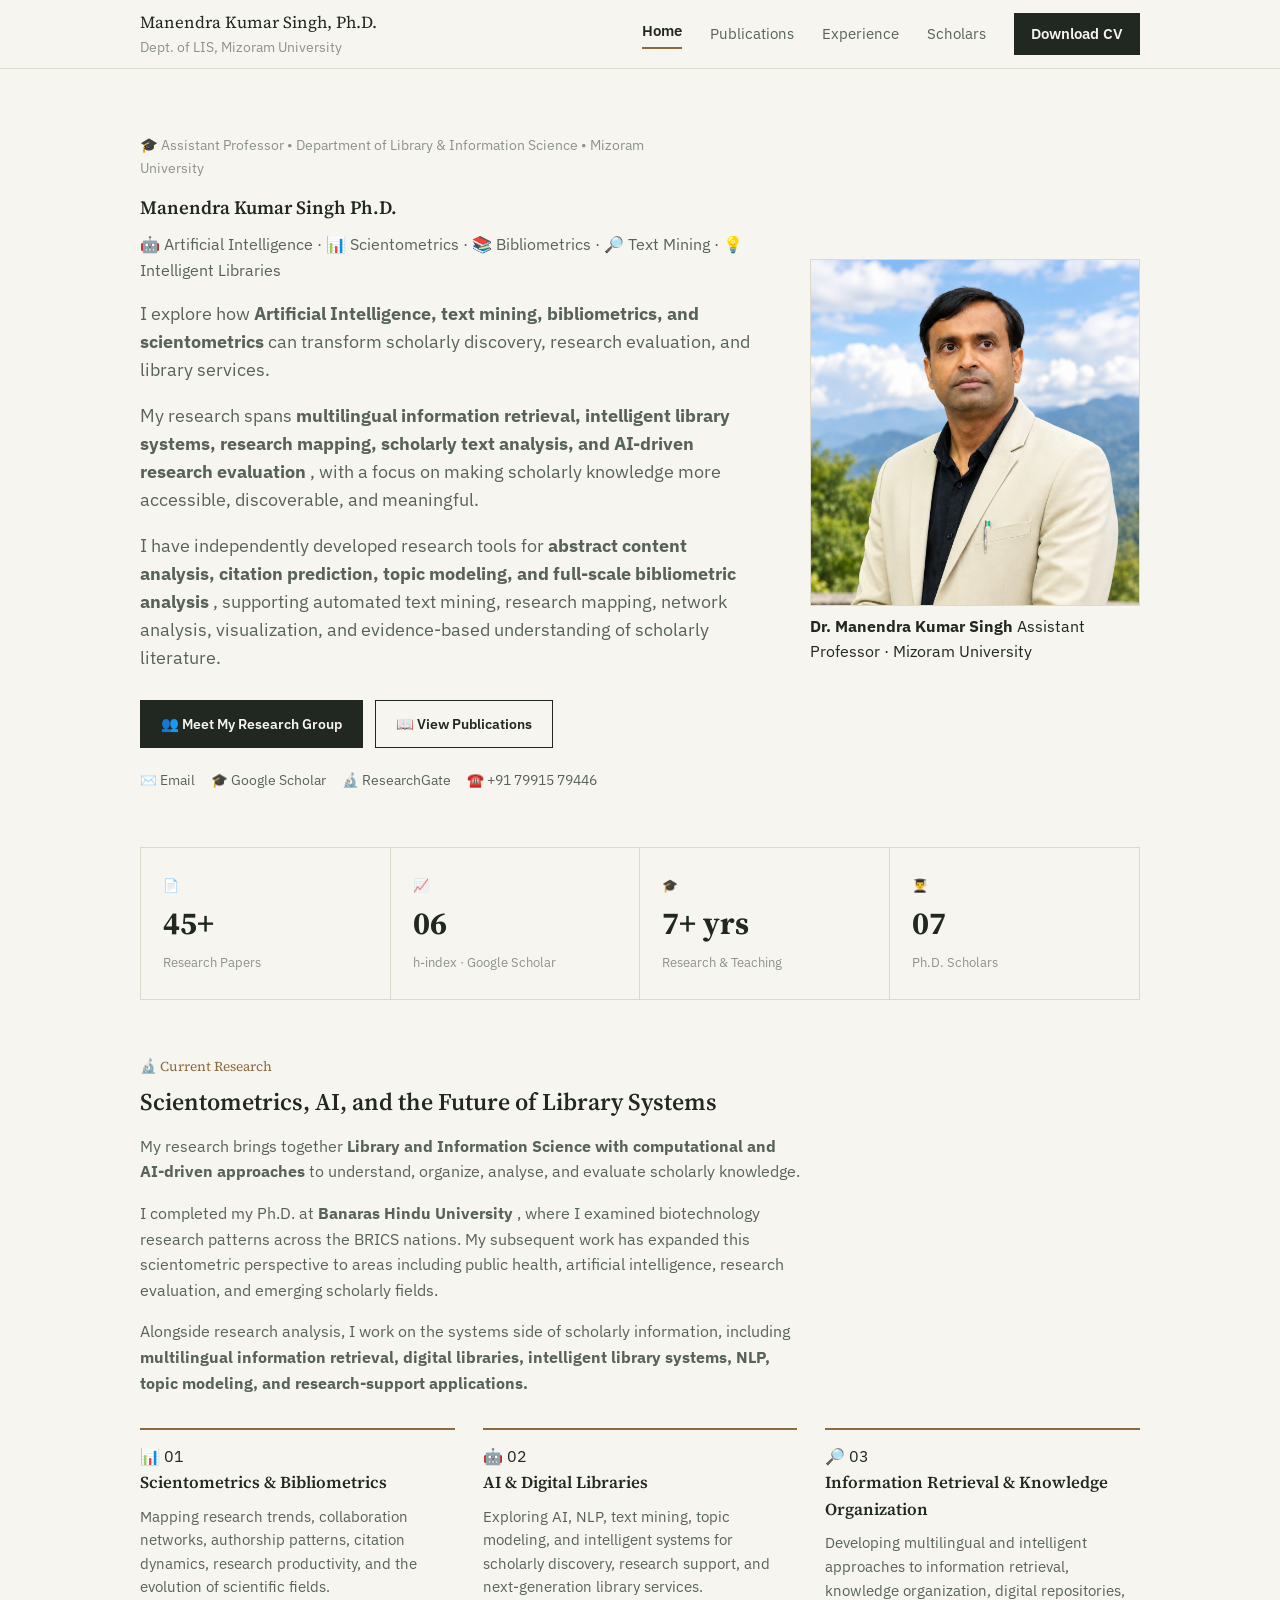
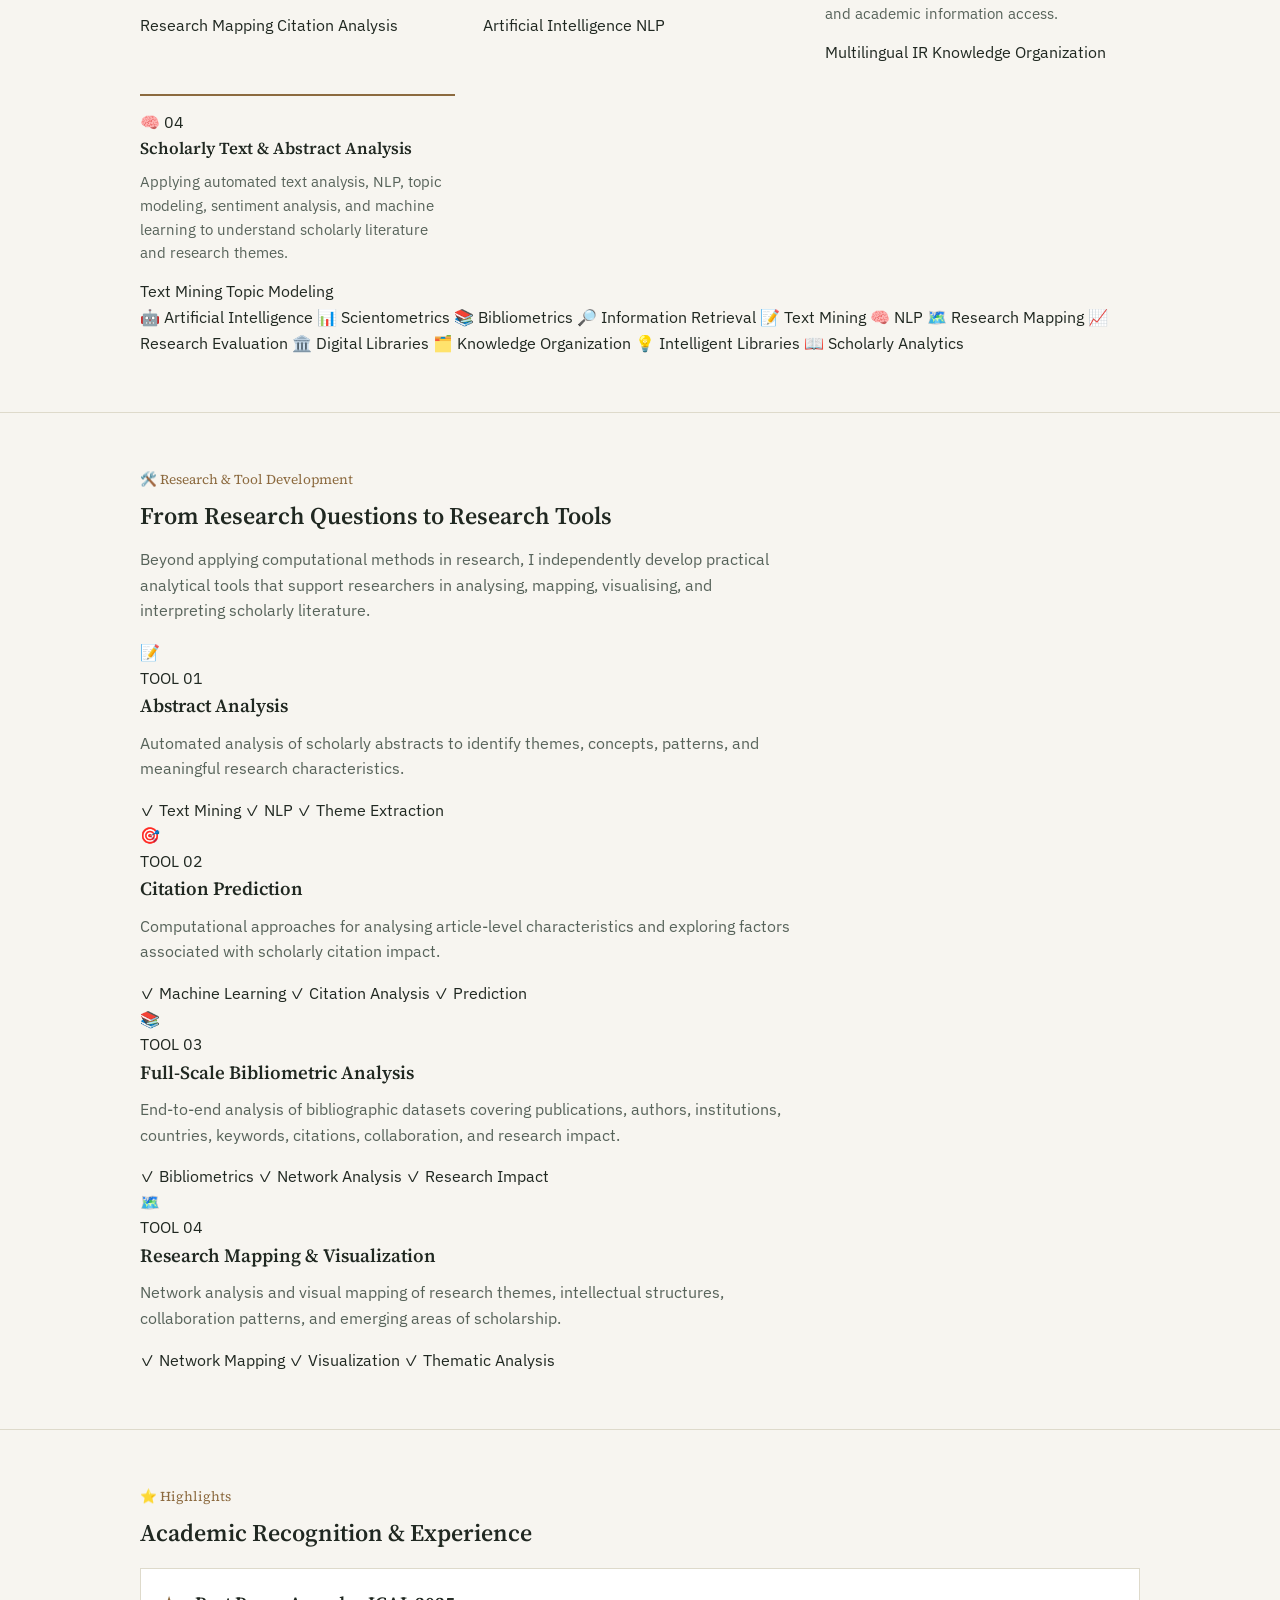
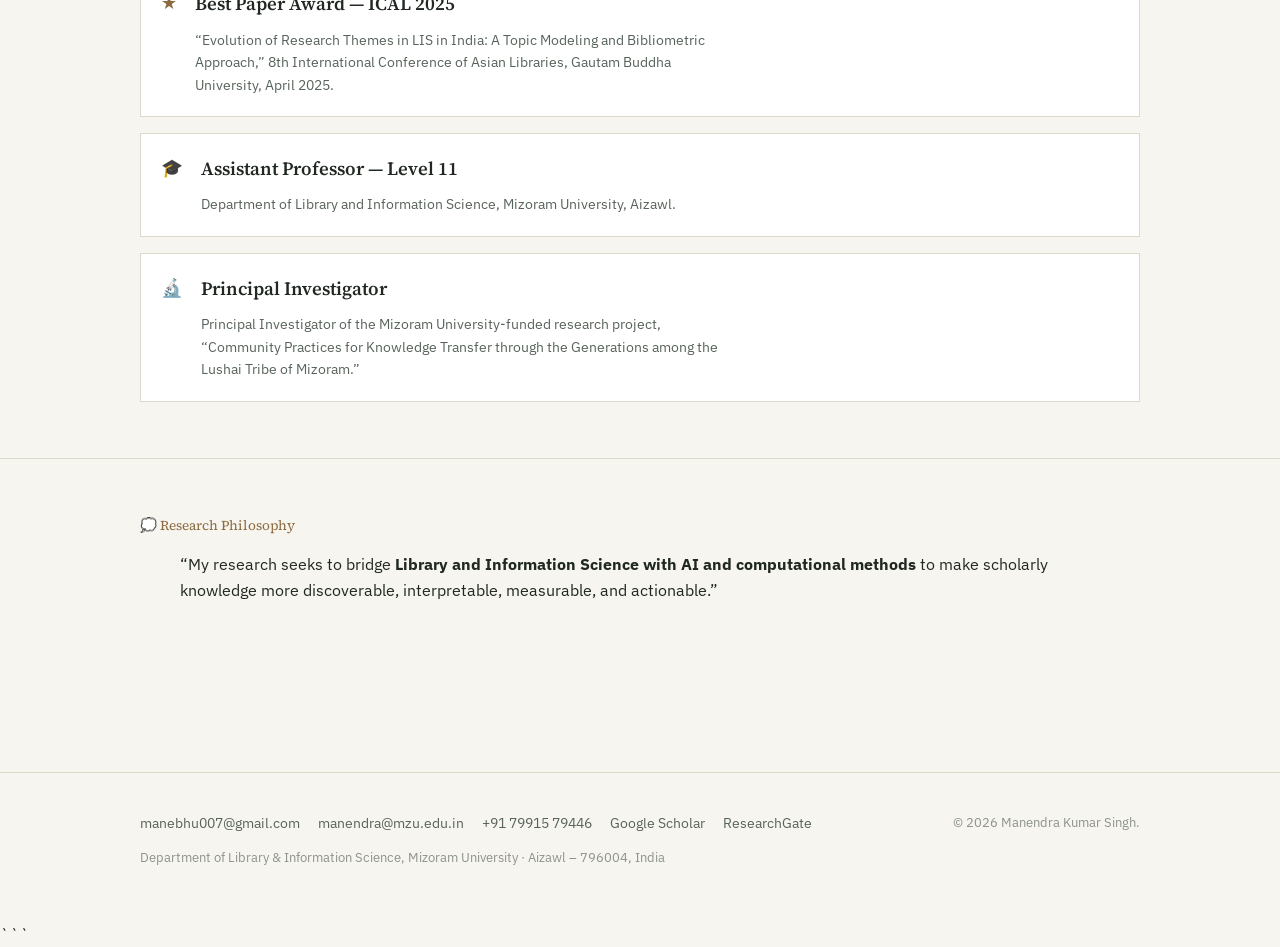
==== commit 07d9cb19: "Revise title and meta description in index.html Updated the title and meta description in index.html" ====
--- a/index.html
+++ b/index.html
@@ -4,161 +4,314 @@
 <head>
   <meta charset="UTF-8">
   <meta name="viewport" content="width=device-width, initial-scale=1.0">
-
-  <title>Manendra Kumar Singh, Ph.D. | Assistant Professor | Mizoram University</title>
-
-  <meta name="description"
-        content="Dr. Manendra Kumar Singh, Assistant Professor, Department of Library and Information Science, Mizoram University. Research in AI, scientometrics, bibliometrics, text mining, information retrieval, and intelligent library systems.">
-
+  <title>
+    Manendra Kumar Singh, Ph.D. | Assistant Professor | Mizoram University
+  </title>
+  <meta
+    name="description"
+    content="Dr. Manendra Kumar Singh, Assistant Professor, Department of Library and Information Science, Mizoram University. Research in Artificial Intelligence, Scientometrics, Bibliometrics, Text Mining, Information Retrieval, Digital Libraries, and Intelligent Library Systems."
+  >
   <meta name="author" content="Manendra Kumar Singh">
 
-  <!-- Fonts -->
+  <!-- =====================================================
+       GOOGLE FONTS
+  ====================================================== -->
+
   <link rel="preconnect" href="https://fonts.googleapis.com">
   <link rel="preconnect" href="https://fonts.gstatic.com" crossorigin>
 
-  <link href="https://fonts.googleapis.com/css2?family=Source+Serif+4:opsz,wght@8..60,400;8..60,600;8..60,700&family=IBM+Plex+Sans:wght@400;500;600;700&display=swap"
-        rel="stylesheet">
-
-  <!-- Main stylesheet -->
+  <link
+    href="https://fonts.googleapis.com/css2?family=Source+Serif+4:opsz,wght@8..60,400;8..60,600;8..60,700&family=IBM+Plex+Sans:wght@400;500;600;700&display=swap"
+    rel="stylesheet"
+  >
+
+  <!-- Main CSS -->
   <link rel="stylesheet" href="style.css">
+
 </head>
 
+
 <body data-page="home">
 
-  <!-- Navigation -->
+
+  <!-- =====================================================
+       NAVIGATION
+  ====================================================== -->
+
   <div id="site-nav" class="site-nav"></div>
-
-
   <main>
-
     <!-- =====================================================
          HERO SECTION
     ====================================================== -->
     <section class="hero">
 
       <div class="wrap hero-grid">
-
-        <!-- Introduction -->
+        <!-- ================= LEFT CONTENT ================= -->
+
         <div class="hero-content">
 
           <p class="hero-eyebrow">
-            Assistant Professor · Department of Library &amp; Information Science
-            · Mizoram University
+
+            🎓 Assistant Professor
+
+            <span class="dot">•</span>
+
+            Department of Library &amp; Information Science
+
+            <span class="dot">•</span>
+
+            Mizoram University
+
           </p>
 
           <h3>
-            Manendra Kumar Singh, Ph.D.
+            Manendra Kumar Singh
+            <span class="degree">Ph.D.</span>
           </h3>
 
+
           <p class="hero-subtitle">
-            AI · Scientometrics · Bibliometrics · Text Mining · Intelligent Libraries
+
+            🤖 Artificial Intelligence
+            <span>·</span>
+            📊 Scientometrics
+            <span>·</span>
+            📚 Bibliometrics
+            <span>·</span>
+            🔎 Text Mining
+            <span>·</span>
+            💡 Intelligent Libraries
+
           </p>
 
-          <p class="lede justified-text" style="color: #702111;">
-            I explore how <strong>Artificial Intelligence, text mining,
-            bibliometrics, and scientometrics</strong> can transform scholarly
-            discovery, research evaluation, and library services.  My research spans 
-            <strong>multilingual information retrieval,
-            intelligent library systems, research mapping, scholarly text
-            analysis, and AI-driven research evaluation</strong>, with a focus
-            on making scholarly knowledge more accessible, discoverable,
-            and meaningful. I have independently developed research tools for
-            <strong>abstract content analysis, citation prediction,
-            topic modeling, and full-scale bibliometric analysis</strong>,
-            supporting automated text mining, research mapping,
-            network analysis, visualization, and evidence-based
-            understanding of scholarly literature.
-          </p>
-
-          <!-- Primary actions -->
+
+          <!-- ================= RESEARCH PROFILE ================= -->
+
+          <div class="research-intro">
+
+
+            <p class="lede justified-text">
+
+              I explore how
+              <strong>
+                Artificial Intelligence, text mining, bibliometrics,
+                and scientometrics
+              </strong>
+              can transform scholarly discovery, research evaluation,
+              and library services.
+
+            </p>
+
+
+            <p class="lede justified-text">
+
+              My research spans
+              <strong>
+                multilingual information retrieval, intelligent library
+                systems, research mapping, scholarly text analysis,
+                and AI-driven research evaluation
+              </strong>,
+              with a focus on making scholarly knowledge more accessible,
+              discoverable, and meaningful.
+
+            </p>
+
+
+            <p class="lede justified-text">
+
+              I have independently developed research tools for
+              <strong>
+                abstract content analysis, citation prediction,
+                topic modeling, and full-scale bibliometric analysis
+              </strong>,
+              supporting automated text mining, research mapping,
+              network analysis, visualization, and evidence-based
+              understanding of scholarly literature.
+
+            </p>
+
+          </div>
+
+
+          <!-- ================= ACTION BUTTONS ================= -->
+
           <div class="hero-actions">
 
-            <a class="btn btn-solid" href="scholars.html">
-              Meet My Research Group
+
+            <a
+              class="btn btn-solid"
+              href="scholars.html"
+            >
+              👥 Meet My Research Group
             </a>
 
-            <a class="btn btn-outline" href="publications.html">
-              View Publications
+
+            <a
+              class="btn btn-outline"
+              href="publications.html"
+            >
+              📖 View Publications
             </a>
 
+
           </div>
 
 
-          <!-- Contact / academic profiles -->
+          <!-- ================= ACADEMIC LINKS ================= -->
+
           <div class="icon-row">
 
+
             <a href="mailto:manebhu007@gmail.com">
-              Email
+              ✉️ Email
             </a>
 
-            <a href="https://scholar.google.com/citations?user=_sbBBhIAAAAJ&hl=en"
-               target="_blank"
-               rel="noopener noreferrer">
-              Google Scholar
+
+            <a
+              href="https://scholar.google.com/citations?user=_sbBBhIAAAAJ&hl=en"
+              target="_blank"
+              rel="noopener noreferrer"
+            >
+              🎓 Google Scholar
             </a>
 
-            <a href="https://www.researchgate.net/profile/Manendra-Singh-5/research"
-               target="_blank"
-               rel="noopener noreferrer">
-              ResearchGate
+
+            <a
+              href="https://www.researchgate.net/profile/Manendra-Singh-5/research"
+              target="_blank"
+              rel="noopener noreferrer"
+            >
+              🔬 ResearchGate
             </a>
 
+
             <a href="tel:+917991579446">
-              +91 79915 79446
+              ☎️ +91 79915 79446
             </a>
 
+
           </div>
 
+
         </div>
 
 
-        <!-- Profile image -->
+        <!-- ================= PROFILE IMAGE ================= -->
+
         <div class="hero-image">
 
-          <img
-            class="hero-photo"
-            src="assets/professor-photo.jpeg"
-            alt="Dr. Manendra Kumar Singh, Assistant Professor at Mizoram University"
-          >
+
+          <div class="photo-frame">
+
+            <img
+              class="hero-photo"
+              src="assets/professor-photo.jpeg"
+              alt="Dr. Manendra Kumar Singh, Assistant Professor at Mizoram University"
+            >
+
+          </div>
+
 
           <div class="photo-caption">
-            <center><strong>Dr. Manendra Kumar Singh</strong>
-            <span>Assistant Professor · Mizoram University</span></center>
+
+            <strong>
+              Dr. Manendra Kumar Singh
+            </strong>
+
+            <span>
+              Assistant Professor · Mizoram University
+            </span>
+
           </div>
 
+
         </div>
 
+
       </div>
 
 
-      <!-- Research statistics -->
+      <!-- =====================================================
+           RESEARCH STATISTICS
+      ====================================================== -->
+
       <div class="wrap">
 
         <div class="stat-strip">
 
+
           <div class="stat">
-            <b>45+</b>
-            <span>Research Papers</span>
+
+            <span class="stat-icon">
+              📄
+            </span>
+
+            <b>
+              45+
+            </b>
+
+            <span>
+              Research Papers
+            </span>
+
           </div>
 
+
           <div class="stat">
-            <b>06</b>
-            <span>h-index · Google Scholar</span>
+
+            <span class="stat-icon">
+              📈
+            </span>
+
+            <b>
+              06
+            </b>
+
+            <span>
+              h-index · Google Scholar
+            </span>
+
           </div>
 
+
           <div class="stat">
-            <b>7+ yrs</b>
-            <span>Research &amp; Teaching</span>
+
+            <span class="stat-icon">
+              🎓
+            </span>
+
+            <b>
+              7+ yrs
+            </b>
+
+            <span>
+              Research &amp; Teaching
+            </span>
+
           </div>
 
+
           <div class="stat">
-            <b>07</b>
-            <span>Ph.D. Scholars Supervised</span>
+
+            <span class="stat-icon">
+              👨‍🎓
+            </span>
+
+            <b>
+              07
+            </b>
+
+            <span>
+              Ph.D. Scholars
+            </span>
+
           </div>
 
+
         </div>
 
       </div>
+
 
     </section>
 
@@ -167,143 +320,338 @@
     <!-- =====================================================
          CURRENT RESEARCH
     ====================================================== -->
+
     <section class="research-section">
 
+
       <div class="wrap">
 
+
         <p class="section-label">
-          Current Research
+          🔬 Current Research
         </p>
+
 
         <h2>
           Scientometrics, AI, and the Future of Library Systems
         </h2>
 
+
         <div class="section-intro">
 
-          <p class="lede justified-text" style="color: #702111;">
-            My research brings together <strong>Library and Information
-            Science with computational and AI-driven approaches</strong>
-            to understand, organize, and evaluate scholarly knowledge.
-            I completed my Ph.D. at <strong>Banaras Hindu University</strong>,
-            where I examined biotechnology research patterns across the
-            BRICS nations. My subsequent work has expanded this
-            scientometric perspective to areas including public health,
-            artificial intelligence, research evaluation, and emerging
-            scholarly fields.
-            Alongside research analysis, I work on the systems side of
-            scholarly information — including <strong>multilingual
-            information retrieval, digital libraries, intelligent
-            library systems, NLP, topic modeling, and research-support
-            applications</strong>.
+
+          <p class="lede justified-text">
+
+            My research brings together
+            <strong>
+              Library and Information Science with computational
+              and AI-driven approaches
+            </strong>
+            to understand, organize, analyse, and evaluate
+            scholarly knowledge.
+
           </p>
 
+
+          <p class="lede justified-text">
+
+            I completed my Ph.D. at
+            <strong>
+              Banaras Hindu University
+            </strong>,
+            where I examined biotechnology research patterns
+            across the BRICS nations. My subsequent work has
+            expanded this scientometric perspective to areas
+            including public health, artificial intelligence,
+            research evaluation, and emerging scholarly fields.
+
+          </p>
+
+
+          <p class="lede justified-text">
+
+            Alongside research analysis, I work on the systems
+            side of scholarly information, including
+            <strong>
+              multilingual information retrieval, digital libraries,
+              intelligent library systems, NLP, topic modeling,
+              and research-support applications.
+            </strong>
+
+          </p>
+
+
         </div>
 
 
-        <!-- Research areas -->
+
+        <!-- =====================================================
+             RESEARCH AREAS
+        ====================================================== -->
+
         <div class="research-grid">
 
+
+          <!-- CARD 01 -->
+
           <article class="research-card">
 
-            <span class="research-number">01</span>
+
+            <div class="card-top">
+
+              <span class="research-icon">
+                📊
+              </span>
+
+              <span class="research-number">
+                01
+              </span>
+
+            </div>
+
 
             <h3>
               Scientometrics &amp; Bibliometrics
             </h3>
 
-            <p class="lede justified-text" style="color: #702111;">
+
+            <p class="justified-text">
+
               Mapping research trends, collaboration networks,
               authorship patterns, citation dynamics, research
               productivity, and the evolution of scientific fields.
+
             </p>
 
+
+            <div class="card-tags">
+
+              <span>
+                Research Mapping
+              </span>
+
+              <span>
+                Citation Analysis
+              </span>
+
+            </div>
+
+
           </article>
 
 
+
+          <!-- CARD 02 -->
+
           <article class="research-card">
 
-            <span class="research-number">02</span>
+
+            <div class="card-top">
+
+              <span class="research-icon">
+                🤖
+              </span>
+
+              <span class="research-number">
+                02
+              </span>
+
+            </div>
+
 
             <h3>
               AI &amp; Digital Libraries
             </h3>
 
-            <p class="lede justified-text" style="color: #702111;">
-              Exploring AI, NLP, text mining, topic modeling, and
-              intelligent systems for scholarly discovery, research
-              support, and next-generation library services.
+
+            <p class="justified-text">
+
+              Exploring AI, NLP, text mining, topic modeling,
+              and intelligent systems for scholarly discovery,
+              research support, and next-generation library services.
+
             </p>
 
+
+            <div class="card-tags">
+
+              <span>
+                Artificial Intelligence
+              </span>
+
+              <span>
+                NLP
+              </span>
+
+            </div>
+
+
           </article>
 
 
+
+          <!-- CARD 03 -->
+
           <article class="research-card">
 
-            <span class="research-number">03</span>
+
+            <div class="card-top">
+
+              <span class="research-icon">
+                🔎
+              </span>
+
+              <span class="research-number">
+                03
+              </span>
+
+            </div>
+
 
             <h3>
               Information Retrieval &amp; Knowledge Organization
             </h3>
 
-            <p class="lede justified-text" style="color: #702111;">
-              Developing multilingual and intelligent approaches to
-              information retrieval, knowledge organization, digital
-              repositories, and academic information access.
+
+            <p class="justified-text">
+
+              Developing multilingual and intelligent approaches
+              to information retrieval, knowledge organization,
+              digital repositories, and academic information access.
+
             </p>
 
+
+            <div class="card-tags">
+
+              <span>
+                Multilingual IR
+              </span>
+
+              <span>
+                Knowledge Organization
+              </span>
+
+            </div>
+
+
           </article>
 
 
+
+          <!-- CARD 04 -->
+
           <article class="research-card">
 
-            <span class="research-number">04</span>
+
+            <div class="card-top">
+
+              <span class="research-icon">
+                🧠
+              </span>
+
+              <span class="research-number">
+                04
+              </span>
+
+            </div>
+
 
             <h3>
               Scholarly Text &amp; Abstract Analysis
             </h3>
 
-            <p class="lede justified-text" style="color: #702111;">
+
+            <p class="justified-text">
+
               Applying automated text analysis, NLP, topic modeling,
               sentiment analysis, and machine learning to understand
               scholarly literature and research themes.
+
             </p>
 
+
+            <div class="card-tags">
+
+              <span>
+                Text Mining
+              </span>
+
+              <span>
+                Topic Modeling
+              </span>
+
+            </div>
+
+
           </article>
 
+
         </div>
 
 
-        <!-- Research keywords -->
+
+        <!-- =====================================================
+             RESEARCH KEYWORDS
+        ====================================================== -->
+
         <div class="research-keywords">
 
-          <span>Information Retrieval</span>
-
-          <span>Library Automation</span>
-
-          <span>Digital Libraries</span>
-
-          <span>Artificial Intelligence</span>
-
-          <span>Text Mining</span>
-
-          <span>Topic Modeling</span>
-
-          <span>Bibliometrics</span>
-
-          <span>Scientometrics</span>
-
-          <span>Research Mapping</span>
-
-          <span>Knowledge Organization</span>
-
-          <span>NLP</span>
-
-          <span>Scholarly Analytics</span>
+
+          <span>
+            🤖 Artificial Intelligence
+          </span>
+
+          <span>
+            📊 Scientometrics
+          </span>
+
+          <span>
+            📚 Bibliometrics
+          </span>
+
+          <span>
+            🔎 Information Retrieval
+          </span>
+
+          <span>
+            📝 Text Mining
+          </span>
+
+          <span>
+            🧠 NLP
+          </span>
+
+          <span>
+            🗺️ Research Mapping
+          </span>
+
+          <span>
+            📈 Research Evaluation
+          </span>
+
+          <span>
+            🏛️ Digital Libraries
+          </span>
+
+          <span>
+            🗂️ Knowledge Organization
+          </span>
+
+          <span>
+            💡 Intelligent Libraries
+          </span>
+
+          <span>
+            📖 Scholarly Analytics
+          </span>
+
 
         </div>
 
+
       </div>
+
 
     </section>
 
@@ -312,124 +660,285 @@
     <!-- =====================================================
          RESEARCH TOOLS
     ====================================================== -->
+
     <section class="tools-section">
 
+
       <div class="wrap">
 
+
+        <div class="section-heading">
+
+
+          <p class="section-label">
+            🛠️ Research &amp; Tool Development
+          </p>
+
+
+          <h2>
+            From Research Questions to
+            <span>
+              Research Tools
+            </span>
+          </h2>
+
+
+          <p class="section-intro justified-text">
+
+            Beyond applying computational methods in research,
+            I independently develop practical analytical tools
+            that support researchers in analysing, mapping,
+            visualising, and interpreting scholarly literature.
+
+          </p>
+
+
+        </div>
+
+
+
+        <!-- =====================================================
+             TOOL GRID
+        ====================================================== -->
+
+        <div class="tools-grid">
+
+
+          <!-- TOOL 01 -->
+
+          <article class="tool-card">
+
+
+            <div class="tool-icon">
+              📝
+            </div>
+
+
+            <div class="tool-content">
+
+
+              <span class="tool-label">
+                TOOL 01
+              </span>
+
+
+              <h3>
+                Abstract Analysis
+              </h3>
+
+
+              <p class="justified-text">
+
+                Automated analysis of scholarly abstracts to
+                identify themes, concepts, patterns, and
+                meaningful research characteristics.
+
+              </p>
+
+
+              <div class="tool-features">
+
+                <span>✓ Text Mining</span>
+                <span>✓ NLP</span>
+                <span>✓ Theme Extraction</span>
+
+              </div>
+
+
+            </div>
+
+
+          </article>
+
+
+
+          <!-- TOOL 02 -->
+
+          <article class="tool-card">
+
+
+            <div class="tool-icon">
+              🎯
+            </div>
+
+
+            <div class="tool-content">
+
+
+              <span class="tool-label">
+                TOOL 02
+              </span>
+
+
+              <h3>
+                Citation Prediction
+              </h3>
+
+
+              <p class="justified-text">
+
+                Computational approaches for analysing
+                article-level characteristics and exploring
+                factors associated with scholarly citation impact.
+
+              </p>
+
+
+              <div class="tool-features">
+
+                <span>✓ Machine Learning</span>
+                <span>✓ Citation Analysis</span>
+                <span>✓ Prediction</span>
+
+              </div>
+
+
+            </div>
+
+
+          </article>
+
+
+
+          <!-- TOOL 03 -->
+
+          <article class="tool-card">
+
+
+            <div class="tool-icon">
+              📚
+            </div>
+
+
+            <div class="tool-content">
+
+
+              <span class="tool-label">
+                TOOL 03
+              </span>
+
+
+              <h3>
+                Full-Scale Bibliometric Analysis
+              </h3>
+
+
+              <p class="justified-text">
+
+                End-to-end analysis of bibliographic datasets
+                covering publications, authors, institutions,
+                countries, keywords, citations, collaboration,
+                and research impact.
+
+              </p>
+
+
+              <div class="tool-features">
+
+                <span>✓ Bibliometrics</span>
+                <span>✓ Network Analysis</span>
+                <span>✓ Research Impact</span>
+
+              </div>
+
+
+            </div>
+
+
+          </article>
+
+
+
+          <!-- TOOL 04 -->
+
+          <article class="tool-card">
+
+
+            <div class="tool-icon">
+              🗺️
+            </div>
+
+
+            <div class="tool-content">
+
+
+              <span class="tool-label">
+                TOOL 04
+              </span>
+
+
+              <h3>
+                Research Mapping &amp; Visualization
+              </h3>
+
+
+              <p class="justified-text">
+
+                Network analysis and visual mapping of research
+                themes, intellectual structures, collaboration
+                patterns, and emerging areas of scholarship.
+
+              </p>
+
+
+              <div class="tool-features">
+
+                <span>✓ Network Mapping</span>
+                <span>✓ Visualization</span>
+                <span>✓ Thematic Analysis</span>
+
+              </div>
+
+
+            </div>
+
+
+          </article>
+
+
+        </div>
+
+
+      </div>
+
+
+    </section>
+
+
+
+    <!-- =====================================================
+         ACADEMIC HIGHLIGHTS
+    ====================================================== -->
+
+    <section class="highlights-section">
+
+
+      <div class="wrap">
+
+
         <p class="section-label">
-          Research &amp; Tool Development
+          ⭐ Highlights
         </p>
 
-        <h2>
-          Building Tools for Scholarly Analysis
-        </h2>
-
-        <p class="section-intro lede justified-text" style="color: #702111;">
-          In addition to applying computational methods in research,
-          I independently develop practical research tools that help
-          researchers analyse and interpret scholarly literature.
-        </p>
-
-
-        <div class="research-grid">
-
-          <article class="research-card">
-
-            <span class="research-number">01</span>
-
-            <h3>
-              Abstract Analysis
-            </h3>
-
-            <p class="section-intro lede justified-text" style="color: #702111;">
-              Automated analysis of scholarly abstracts to identify
-              themes, concepts, patterns, and meaningful research
-              characteristics.
-            </p>
-
-          </article>
-
-
-          <article class="research-card">
-
-            <span class="research-number">02</span>
-
-            <h3>
-              Citation Prediction
-            </h3>
-
-            <p class="section-intro lede justified-text" style="color: #702111;">
-              Computational approaches for analysing article-level
-              characteristics and exploring factors associated with
-              scholarly citation impact.
-            </p>
-
-          </article>
-
-
-          <article class="research-card">
-
-            <span class="research-number">03</span>
-
-            <h3>
-              Full-Scale Bibliometric Analysis
-            </h3>
-
-            <p class="section-intro lede justified-text" style="color: #702111;">
-              End-to-end analysis of bibliographic datasets covering
-              publication trends, authors, institutions, countries,
-              keywords, citations, collaboration, and research impact.
-            </p>
-
-          </article>
-
-
-          <article class="research-card">
-
-            <span class="research-number">04</span>
-
-            <h3>
-              Research Mapping &amp; Visualization
-            </h3>
-
-            <p class="section-intro lede justified-text" style="color: #702111;">
-              Network analysis and visual mapping of research themes,
-              intellectual structures, collaboration patterns, and
-              emerging areas of scholarship.
-            </p>
-
-          </article>
-
-        </div>
-
-      </div>
-
-    </section>
-
-
-
-    <!-- =====================================================
-         HIGHLIGHTS
-    ====================================================== -->
-    <section class="highlights-section">
-
-      <div class="wrap">
-
-        <p class="section-label">
-          Highlights
-        </p>
 
         <h2>
           Academic Recognition &amp; Experience
         </h2>
 
 
+
         <div class="highlight-list">
 
 
+          <!-- AWARD -->
+
           <article class="highlight-card">
 
-            <span class="mark">★</span>
+
+            <span class="mark">
+              ★
+            </span>
+
 
             <div>
 
@@ -437,21 +946,32 @@
                 Best Paper Award — ICAL 2025
               </h3>
 
-              <p class="section-intro lede justified-text" style="color: #702111;">
+
+              <p class="justified-text">
+
                 “Evolution of Research Themes in LIS in India:
                 A Topic Modeling and Bibliometric Approach,”
                 8th International Conference of Asian Libraries,
                 Gautam Buddha University, April 2025.
+
               </p>
 
             </div>
 
+
           </article>
 
 
+
+          <!-- POSITION -->
+
           <article class="highlight-card">
 
-            <span class="mark">↗</span>
+
+            <span class="mark">
+              🎓
+            </span>
+
 
             <div>
 
@@ -459,20 +979,30 @@
                 Assistant Professor — Level 11
               </h3>
 
-              <p class="section-intro lede justified-text" style="color: #702111;">
+
+              <p class="justified-text">
+
                 Department of Library and Information Science,
-                Mizoram University, Aizawl. Serving in the current
-                position since May 2025.
+                Mizoram University, Aizawl.
+
               </p>
 
             </div>
 
+
           </article>
 
 
+
+          <!-- PROJECT -->
+
           <article class="highlight-card">
 
-            <span class="mark">✓</span>
+
+            <span class="mark">
+              🔬
+            </span>
+
 
             <div>
 
@@ -480,21 +1010,27 @@
                 Principal Investigator
               </h3>
 
-              <p class="section-intro lede justified-text" style="color: #702111;">
+
+              <p class="justified-text">
+
                 Principal Investigator of the Mizoram University-funded
                 research project, “Community Practices for Knowledge
                 Transfer through the Generations among the Lushai Tribe
                 of Mizoram.”
+
               </p>
 
             </div>
 
+
           </article>
 
 
         </div>
 
+
       </div>
+
 
     </section>
 
@@ -503,40 +1039,53 @@
     <!-- =====================================================
          RESEARCH PHILOSOPHY
     ====================================================== -->
+
     <section class="philosophy-section">
 
+
       <div class="wrap philosophy">
 
+
         <p class="section-label">
-          Research Philosophy
+          💭 Research Philosophy
         </p>
 
+
         <blockquote>
-          “My research seeks to bridge Library and Information Science
-          with AI and computational methods to make scholarly knowledge
-          more discoverable, interpretable, measurable, and actionable.”
+
+          “My research seeks to bridge
+          <strong>
+            Library and Information Science with AI and computational methods
+          </strong>
+          to make scholarly knowledge more discoverable,
+          interpretable, measurable, and actionable.”
+
         </blockquote>
 
+
       </div>
 
+
     </section>
 
+
   </main>
 
 
 
-  <!-- Footer -->
+  <!-- =====================================================
+       FOOTER
+  ====================================================== -->
+
   <footer id="site-footer" class="site-foot"></footer>
 
 
-  <!-- Optional JavaScript -->
+  <!-- JavaScript -->
+
   <script src="script.js"></script>
 
+
 </body>
+
 </html>
 ```
-
-
-<script src="script.js"></script>
-</body>
-</html>
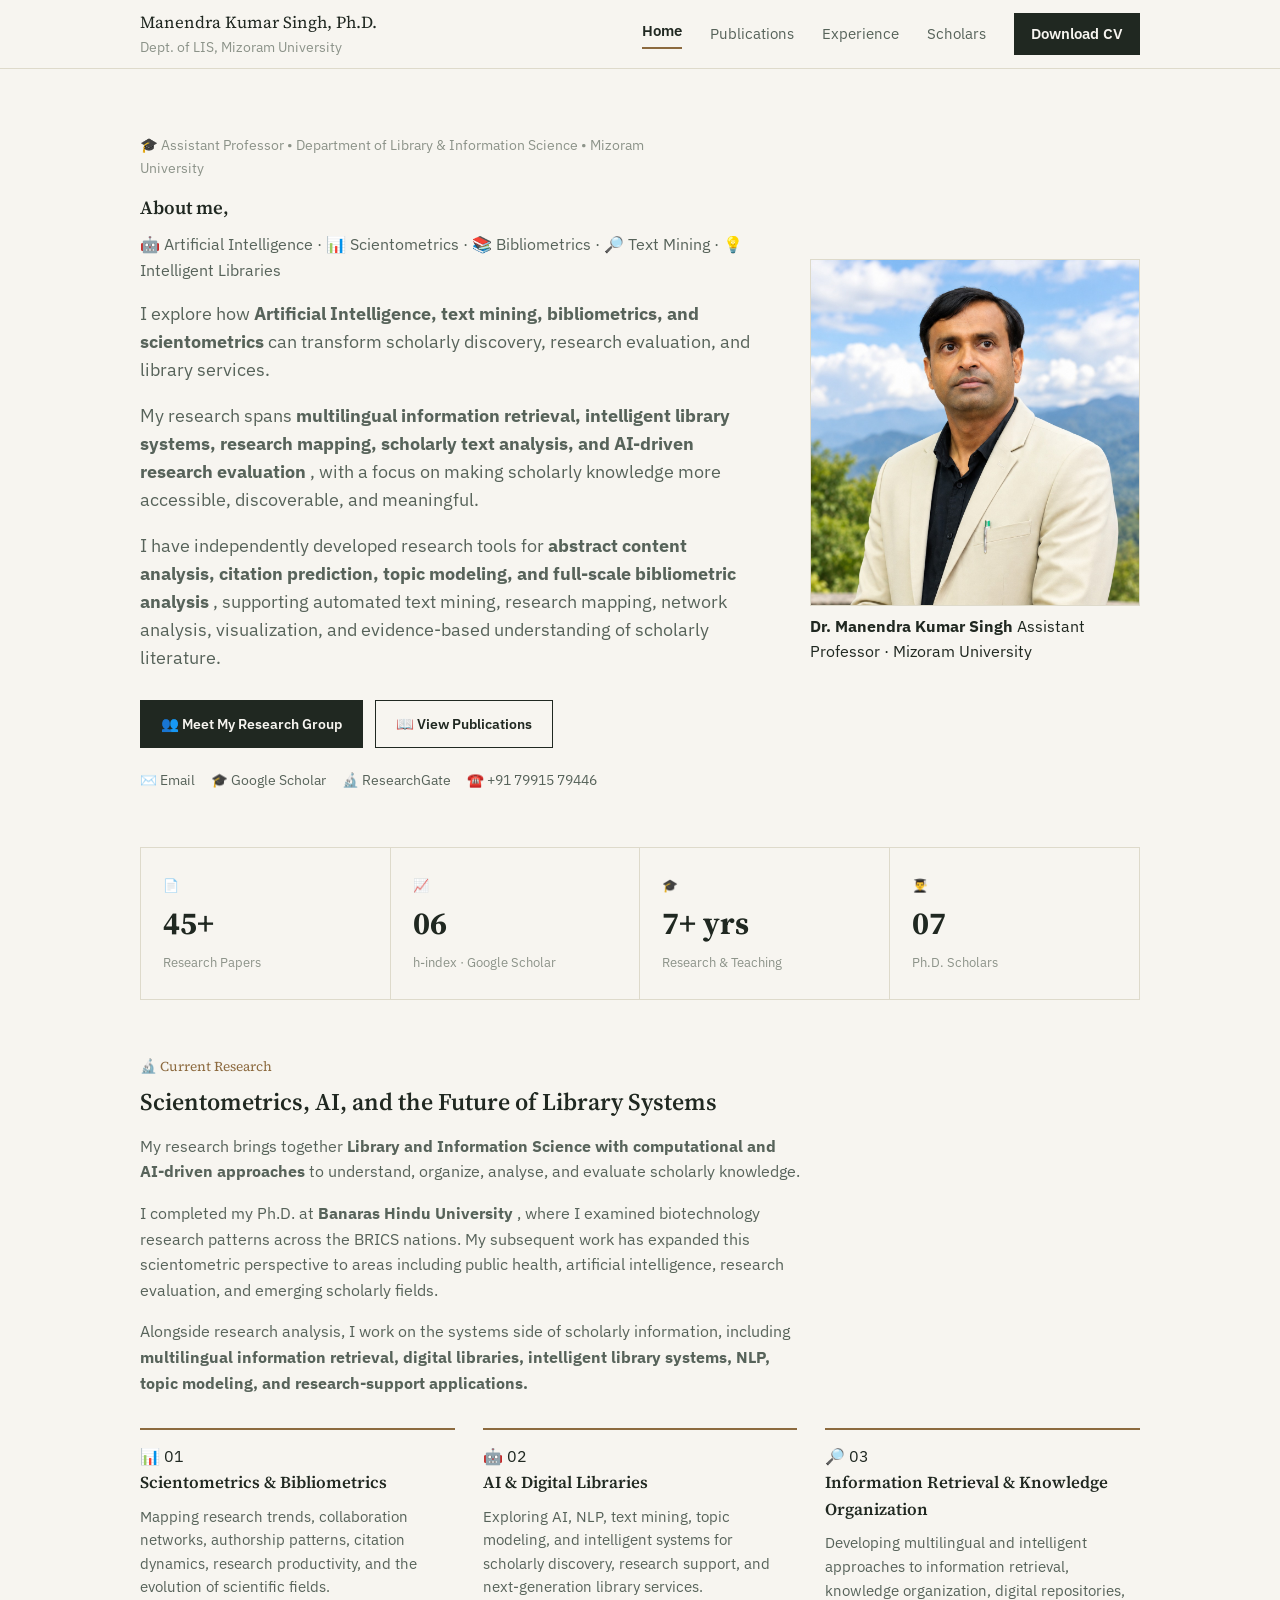
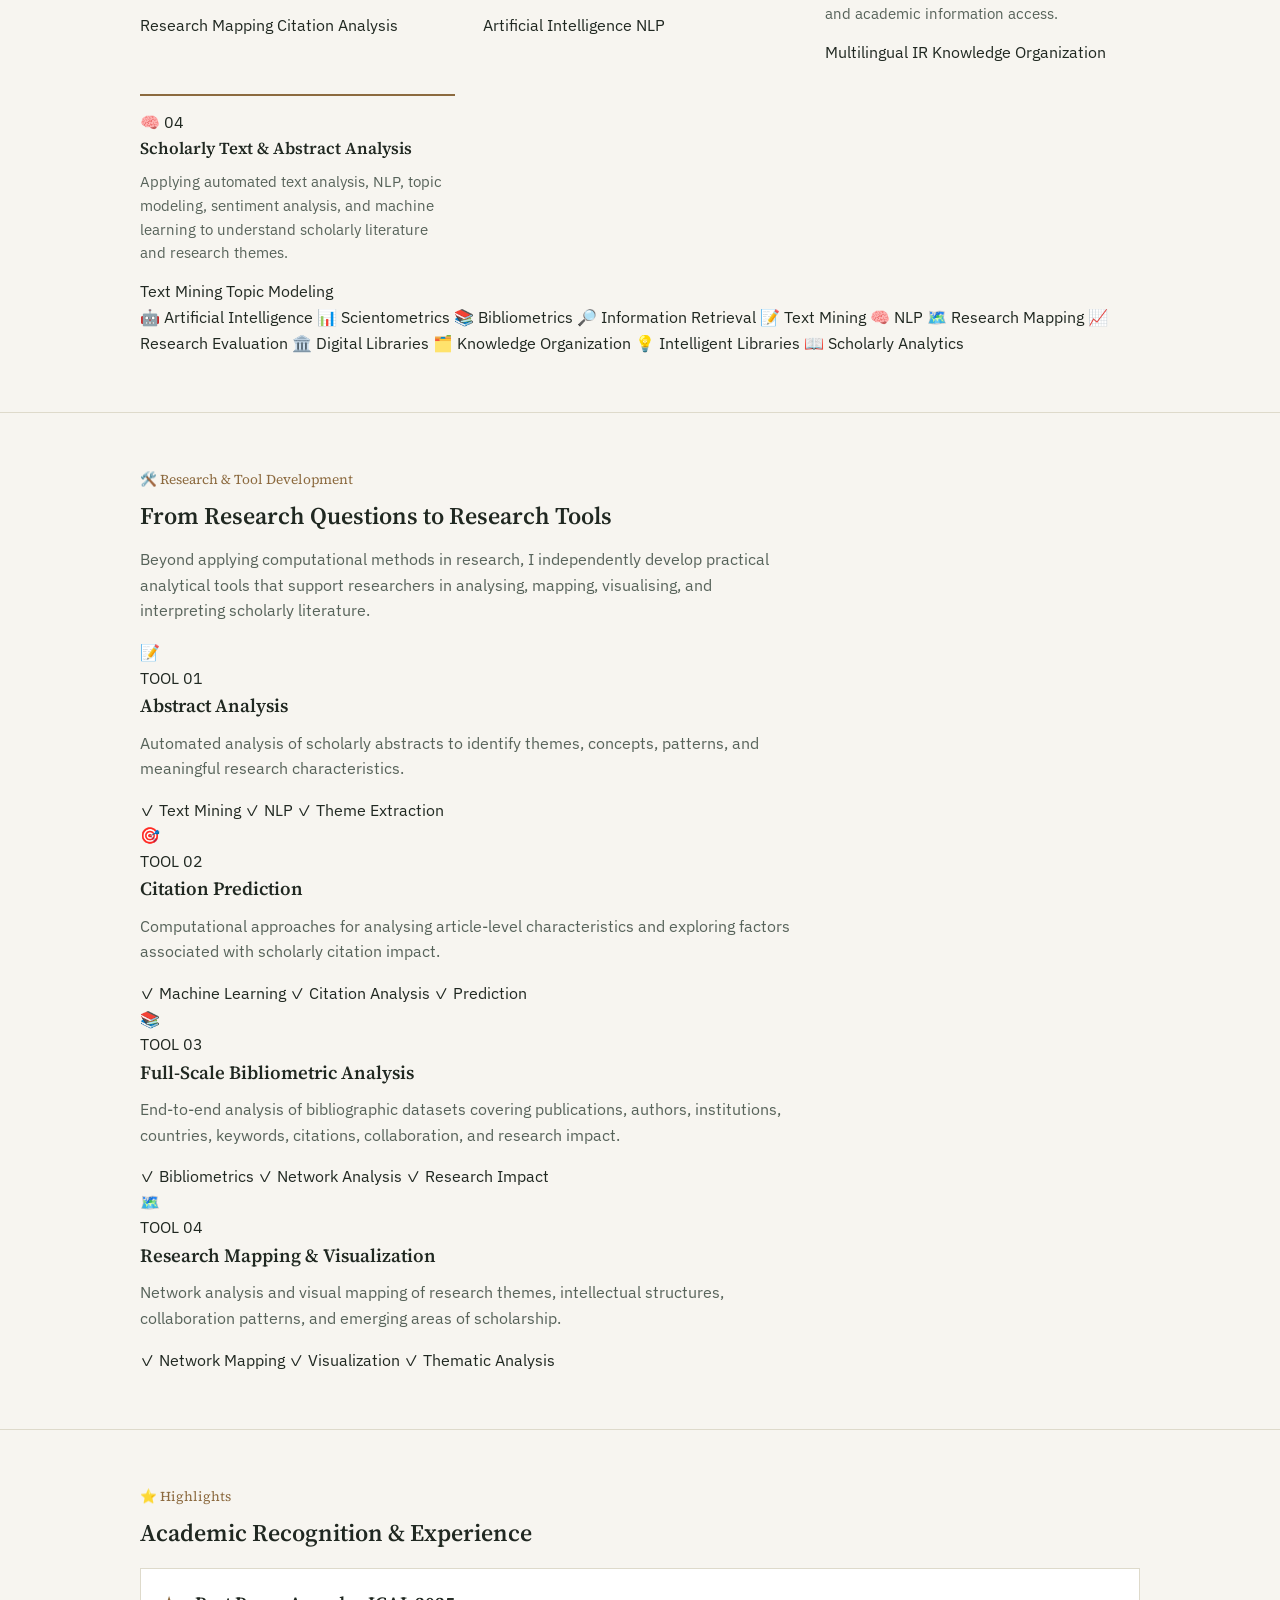
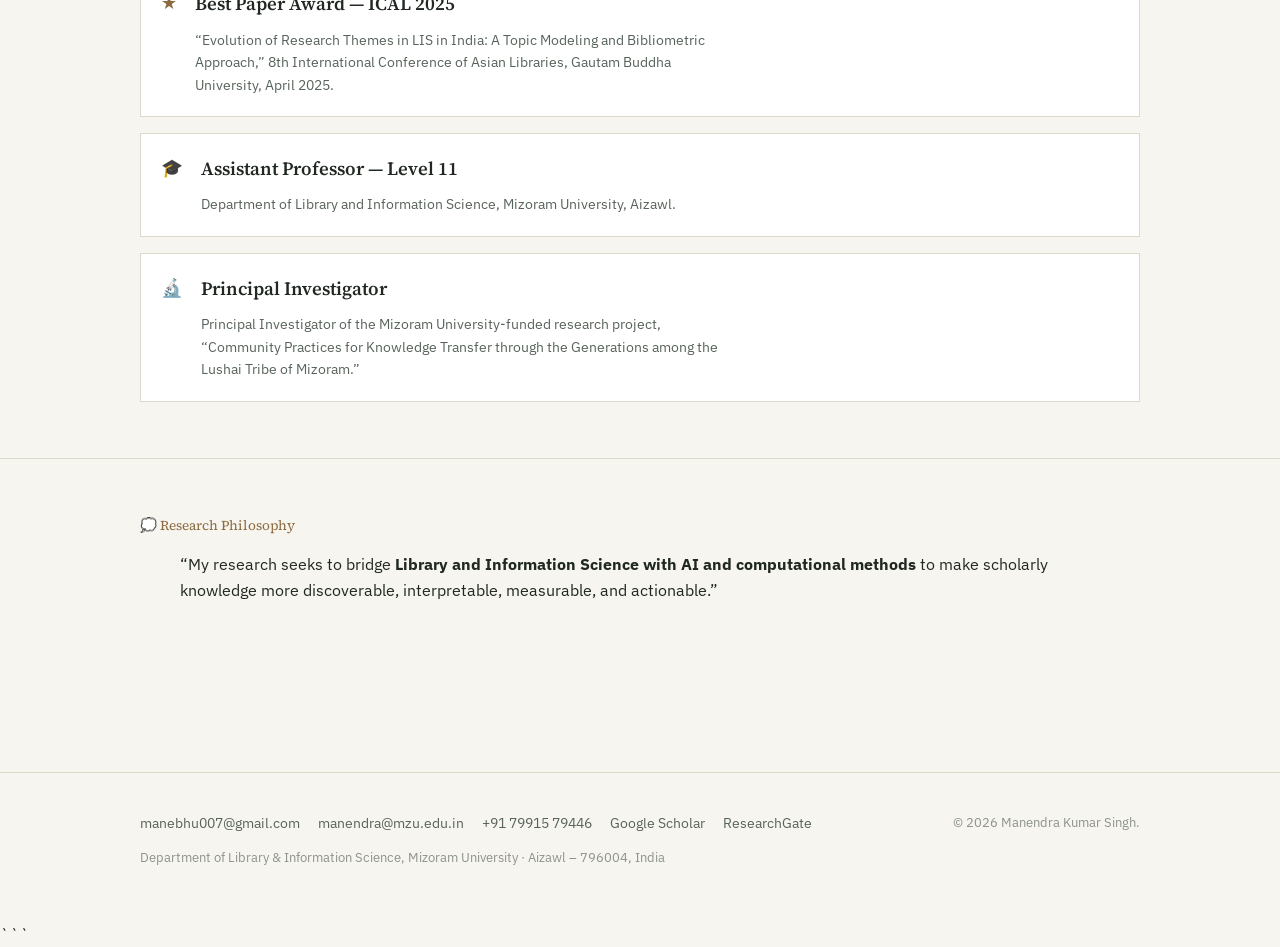
==== commit 261796f7: "Update header to include 'About me' section" ====
--- a/index.html
+++ b/index.html
@@ -65,8 +65,8 @@
           </p>
 
           <h3>
-            Manendra Kumar Singh
-            <span class="degree">Ph.D.</span>
+            About me,
+      
           </h3>
 
 
